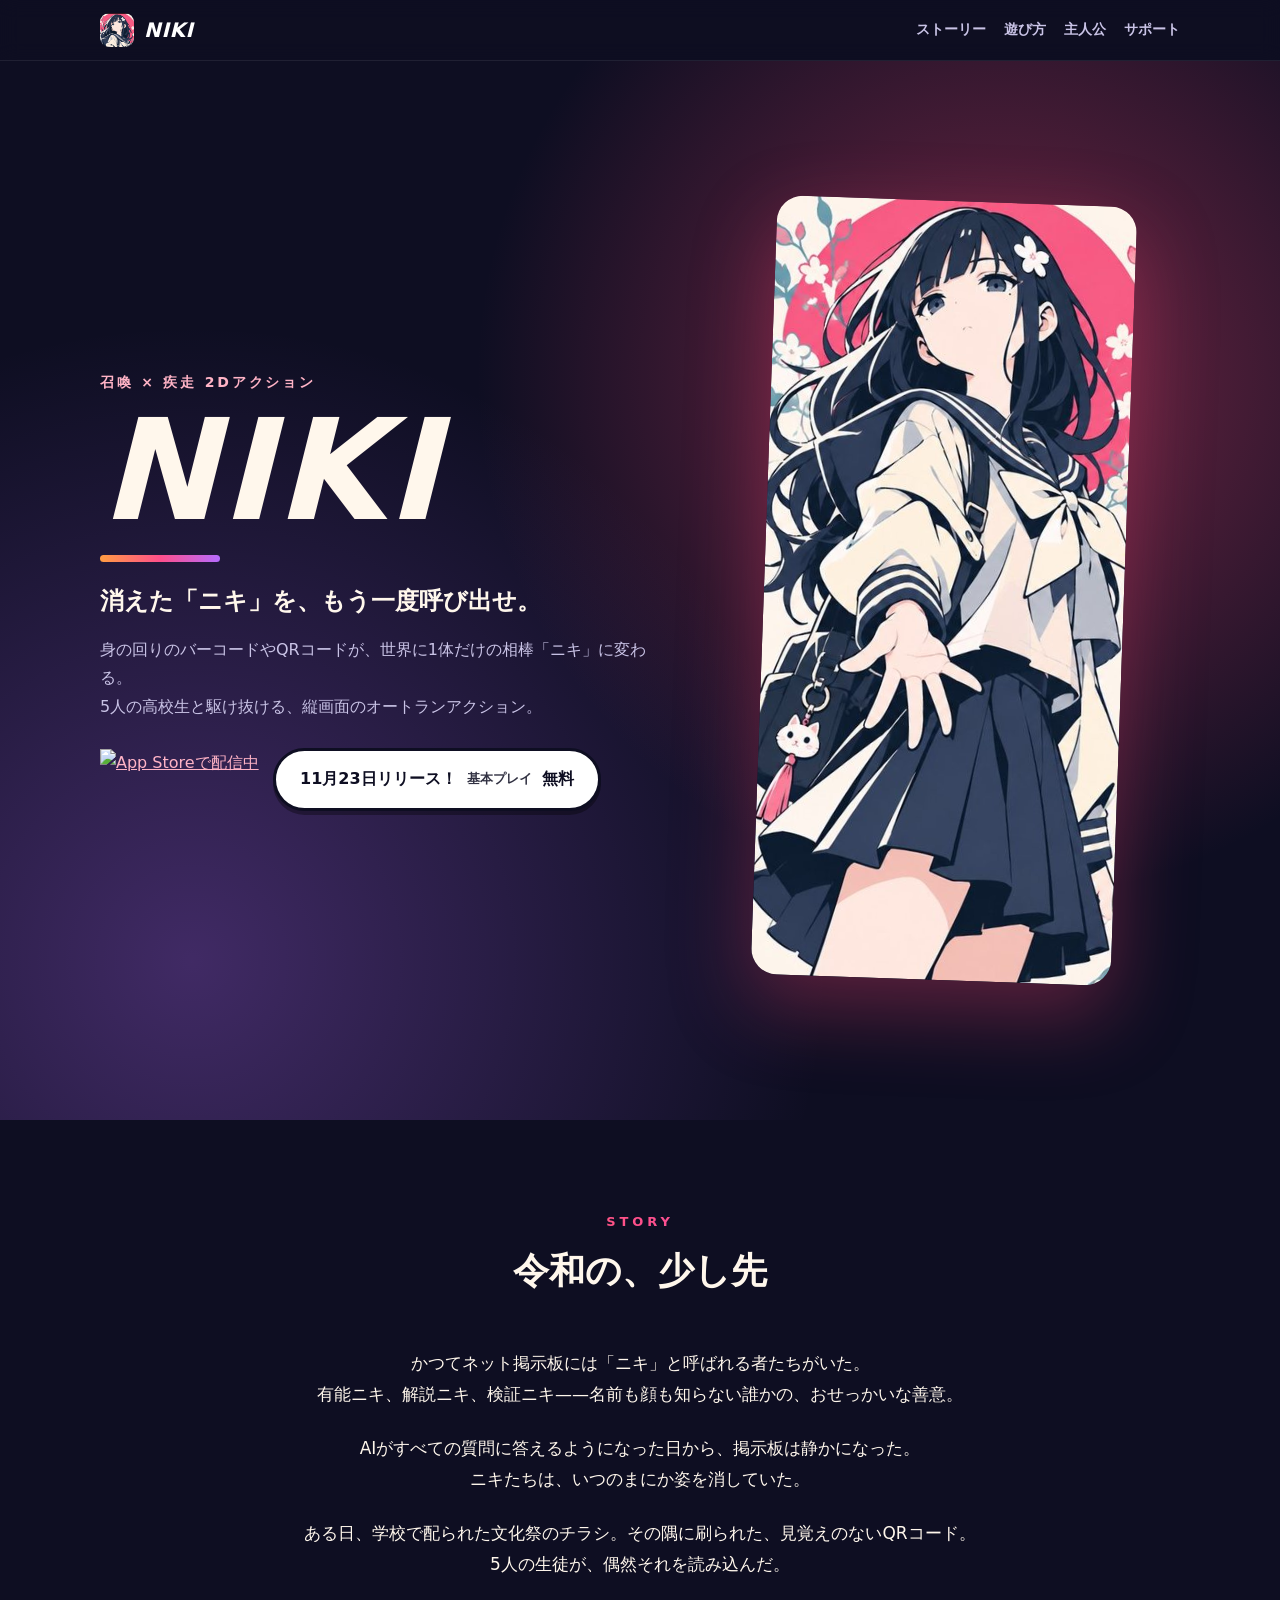
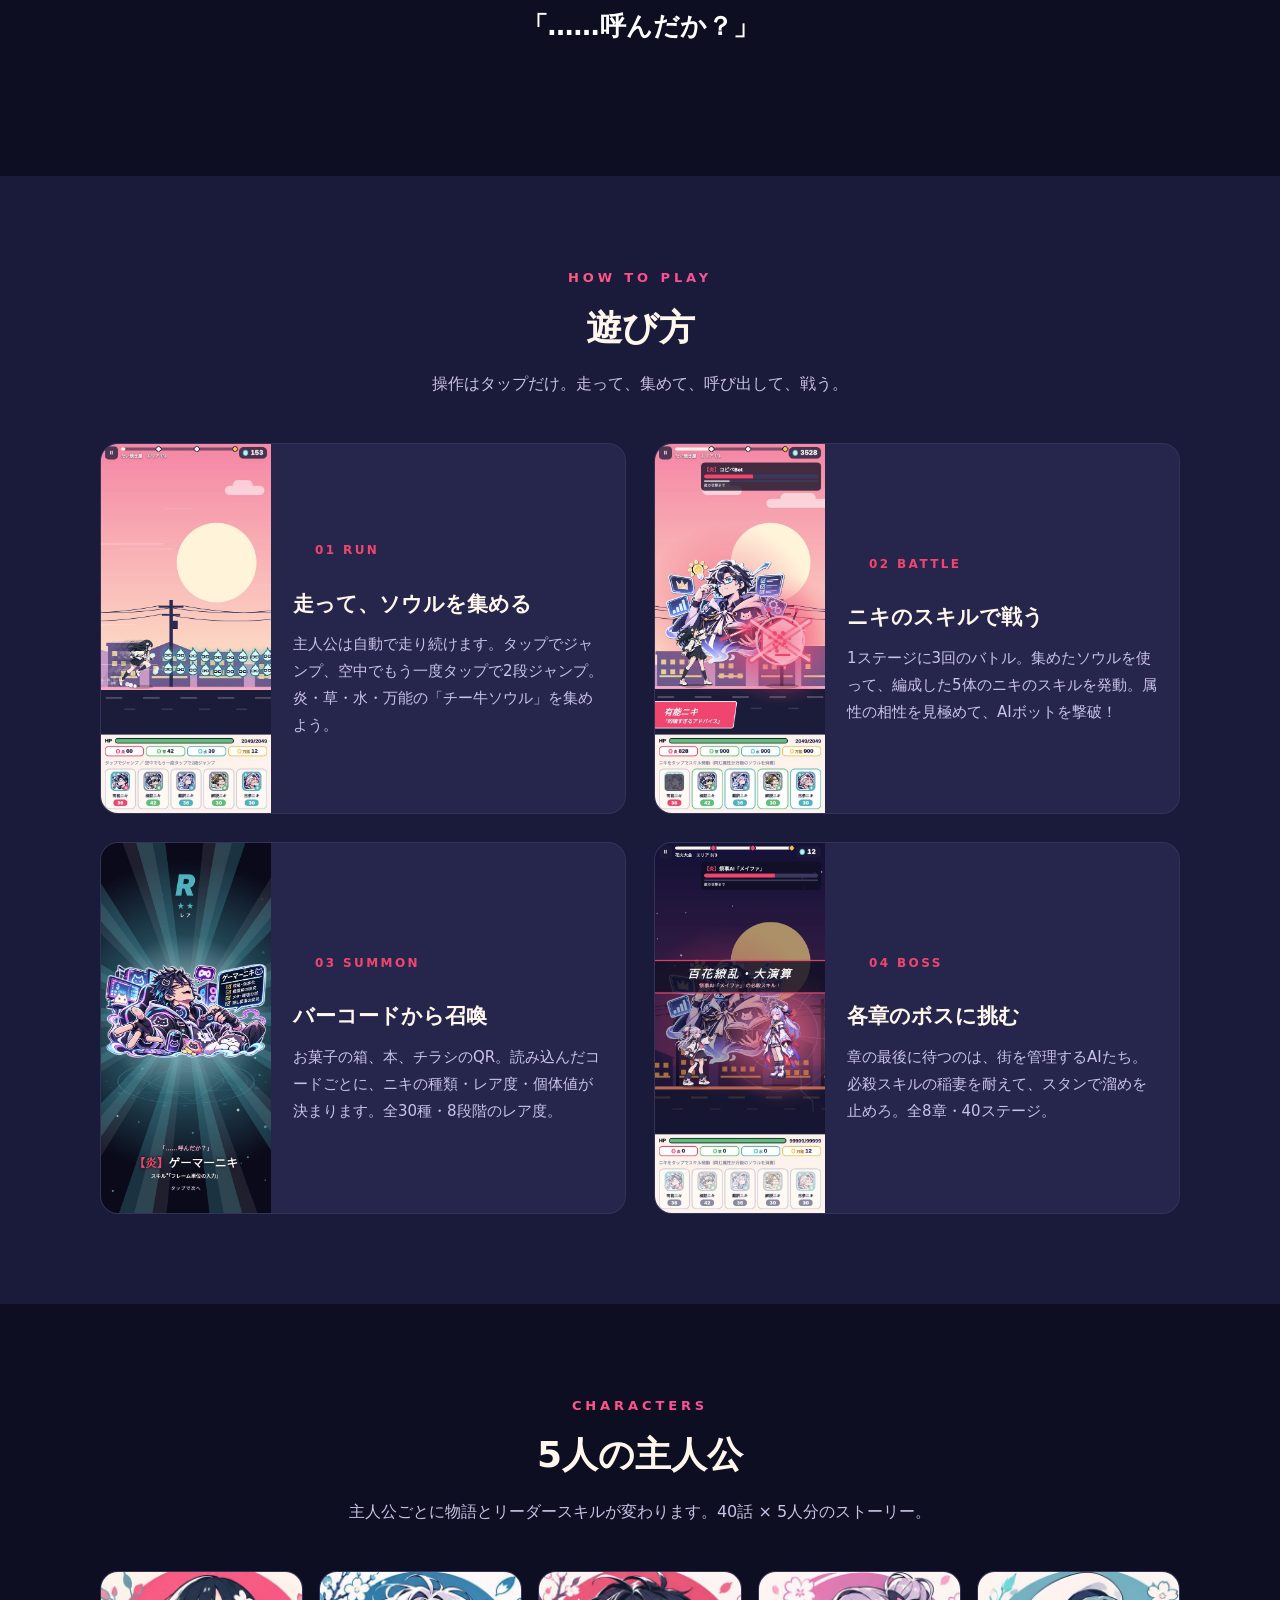
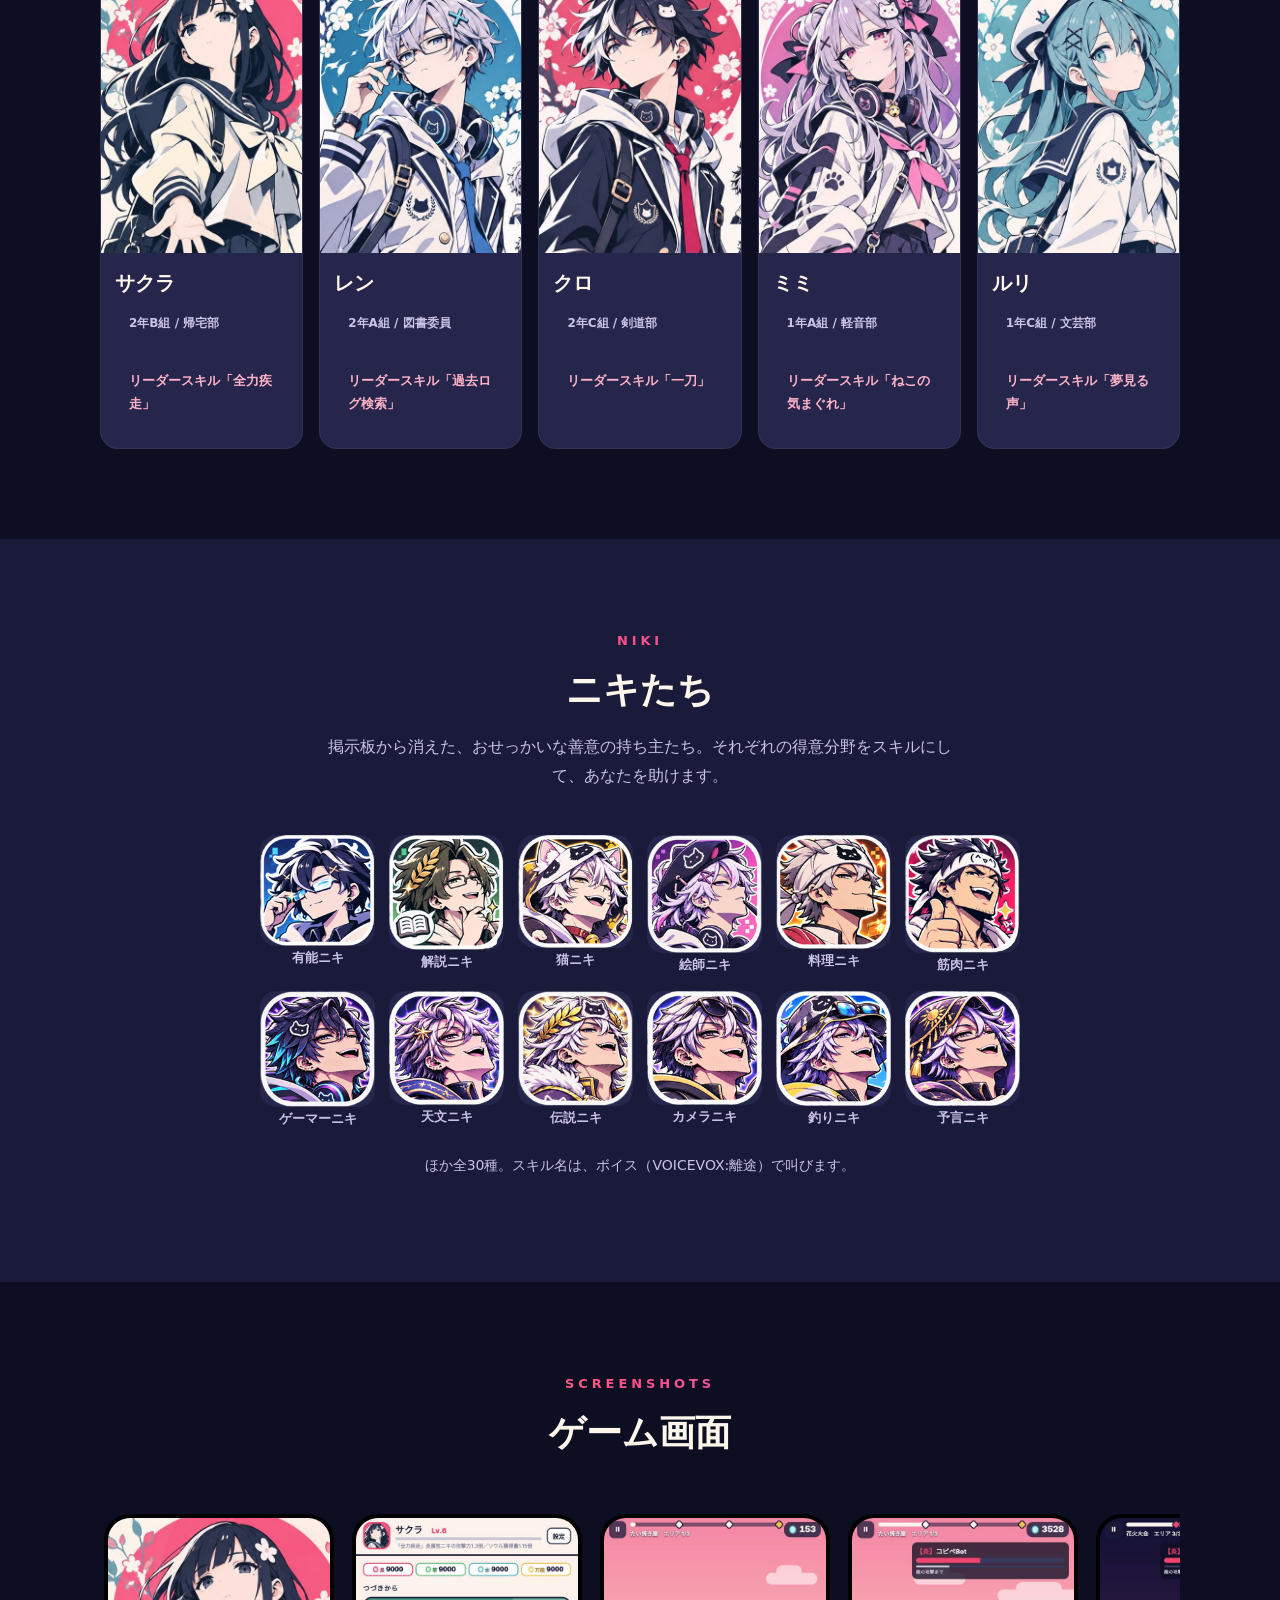
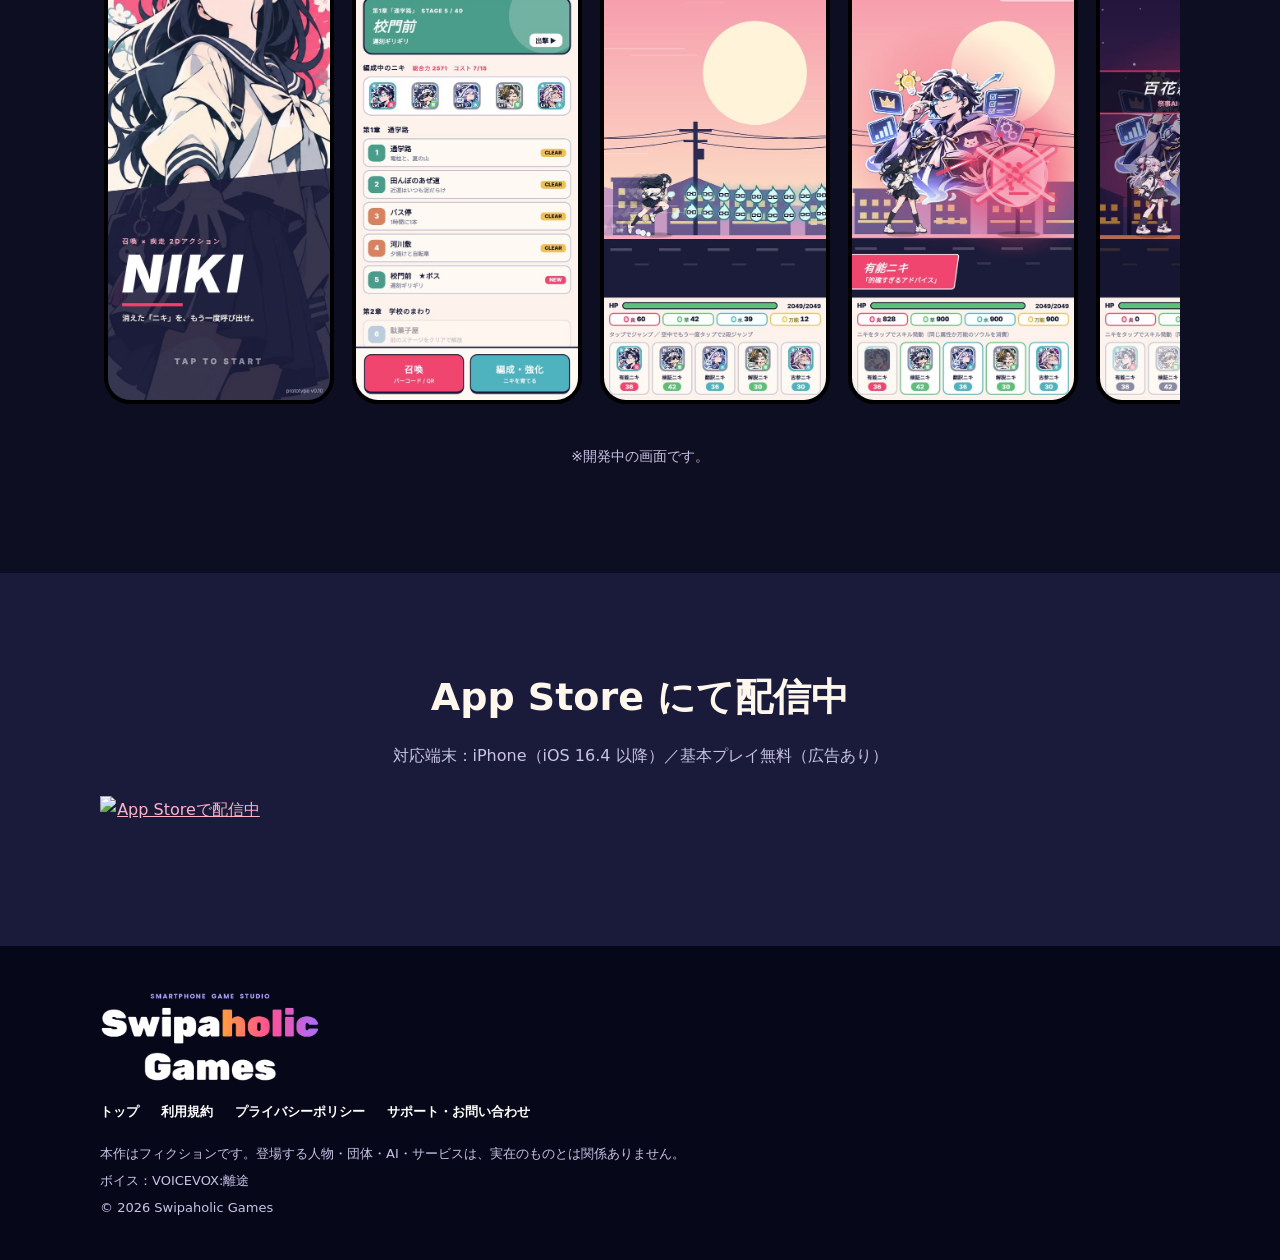
==== index.html @ 5cce510c "Update index.html" ====
<!DOCTYPE html>
<html lang="ja">
<head>
<meta charset="utf-8">
<meta name="viewport" content="width=device-width, initial-scale=1">
<title>NIKI（ニキ）｜消えた「ニキ」を、もう一度呼び出せ。</title>
<meta name="description" content="バーコードやQRコードから「ニキ」を召喚して走り抜ける、縦画面の疾走2Dアクション。">
<meta property="og:title" content="NIKI（ニキ）｜消えた「ニキ」を、もう一度呼び出せ。">
<meta property="og:description" content="バーコードやQRコードから「ニキ」を召喚して走り抜ける、縦画面の疾走2Dアクション。">
<meta property="og:type" content="website">
<meta property="og:image" content="https://tttu732.github.io/niki/ogp.png">
<meta name="twitter:card" content="summary_large_image">
<link rel="icon" href="https://tttu732.github.io/niki/favicon.png">
<link rel="stylesheet" href="https://tttu732.github.io/niki/style.css">
</head>
<body>
<header class="site-head">
  <div class="wrap">
    <a class="brand" href="https://tttu732.github.io/niki/index.html"><img src="https://tttu732.github.io/niki/app_icon.png" alt=""><span>NIKI</span></a>
    <nav>
      <a href="https://tttu732.github.io/niki/index.html#story">ストーリー</a>
      <a href="https://tttu732.github.io/niki/index.html#play">遊び方</a>
      <a href="https://tttu732.github.io/niki/index.html#heroes">主人公</a>
      <a href="https://tttu732.github.io/niki/support.html">サポート</a>
    </nav>
  </div>
</header>
<main>
<section class="hero">
  <div class="wrap">
    <div>
      <div class="kicker">召喚 × 疾走 2Dアクション</div>
      <h1>NIKI</h1>
      <div class="bar"></div>
      <p class="lead">消えた「ニキ」を、もう一度呼び出せ。</p>
      <p class="sub">身の回りのバーコードやQRコードが、世界に1体だけの相棒「ニキ」に変わる。<br>5人の高校生と駆け抜ける、縦画面のオートランアクション。</p>
      <div class="cta">
        <a class="store-badge" href="https://apps.apple.com/jp/app/id6836397470" data-appstore>
          <img src="https://tttu732.github.io/neco-yusha/Download_on_the_App_Store_Badge_US-UK_RGB_blk_092917.svg" alt="App Storeで配信中" width="161" height="60">
        </a>
        <span class="btn">11月23日リリース！<br><small>基本プレイ</small>無料</span>
      </div>
    </div>
    <div class="art"><img src="https://tttu732.github.io/niki/hero_sakura.jpg" alt="主人公サクラ"></div>
  </div>
</section>

<section id="story">
  <div class="wrap">
    <div class="sec-head"><div class="en">STORY</div><h2>令和の、少し先</h2></div>
    <div class="story">
      <p>かつてネット掲示板には「ニキ」と呼ばれる者たちがいた。<br>有能ニキ、解説ニキ、検証ニキ——名前も顔も知らない誰かの、おせっかいな善意。</p>
      <p>AIがすべての質問に答えるようになった日から、掲示板は静かになった。<br>ニキたちは、いつのまにか姿を消していた。</p>
      <p>ある日、学校で配られた文化祭のチラシ。その隅に刷られた、見覚えのないQRコード。<br>5人の生徒が、偶然それを読み込んだ。</p>
      <p class="quote">「……呼んだか？」</p>
    </div>
  </div>
</section>

<section id="play" class="alt">
  <div class="wrap">
    <div class="sec-head"><div class="en">HOW TO PLAY</div><h2>遊び方</h2><p>操作はタップだけ。走って、集めて、呼び出して、戦う。</p></div>
    <div class="features">
      <div class="feature"><img src="https://tttu732.github.io/niki/ss_run.jpg" alt="走るステージ"><div><div class="no">01 RUN</div><h3>走って、ソウルを集める</h3><p>主人公は自動で走り続けます。タップでジャンプ、空中でもう一度タップで2段ジャンプ。炎・草・水・万能の「チー牛ソウル」を集めよう。</p></div></div>
      <div class="feature"><img src="https://tttu732.github.io/niki/ss_battle.jpg" alt="バトル"><div><div class="no">02 BATTLE</div><h3>ニキのスキルで戦う</h3><p>1ステージに3回のバトル。集めたソウルを使って、編成した5体のニキのスキルを発動。属性の相性を見極めて、AIボットを撃破！</p></div></div>
      <div class="feature"><img src="https://tttu732.github.io/niki/ss_summon_result.jpg" alt="召喚"><div><div class="no">03 SUMMON</div><h3>バーコードから召喚</h3><p>お菓子の箱、本、チラシのQR。読み込んだコードごとに、ニキの種類・レア度・個体値が決まります。全30種・8段階のレア度。</p></div></div>
      <div class="feature"><img src="https://tttu732.github.io/niki/ss_boss.jpg" alt="ボス戦"><div><div class="no">04 BOSS</div><h3>各章のボスに挑む</h3><p>章の最後に待つのは、街を管理するAIたち。必殺スキルの稲妻を耐えて、スタンで溜めを止めろ。全8章・40ステージ。</p></div></div>
    </div>
  </div>
</section>

<section id="heroes">
  <div class="wrap">
    <div class="sec-head"><div class="en">CHARACTERS</div><h2>5人の主人公</h2><p>主人公ごとに物語とリーダースキルが変わります。40話 × 5人分のストーリー。</p></div>
    <div class="heroes">
      <div class="card"><img src="https://tttu732.github.io/niki/hero_sakura.jpg" alt="サクラ"><div><h3>サクラ</h3><div class="tag">2年B組 / 帰宅部</div><div class="skill">リーダースキル「全力疾走」</div></div></div>
      <div class="card"><img src="https://tttu732.github.io/niki/hero_ren.jpg" alt="レン"><div><h3>レン</h3><div class="tag">2年A組 / 図書委員</div><div class="skill">リーダースキル「過去ログ検索」</div></div></div>
      <div class="card"><img src="https://tttu732.github.io/niki/hero_kuro.jpg" alt="クロ"><div><h3>クロ</h3><div class="tag">2年C組 / 剣道部</div><div class="skill">リーダースキル「一刀」</div></div></div>
      <div class="card"><img src="https://tttu732.github.io/niki/hero_mimi.jpg" alt="ミミ"><div><h3>ミミ</h3><div class="tag">1年A組 / 軽音部</div><div class="skill">リーダースキル「ねこの気まぐれ」</div></div></div>
      <div class="card"><img src="https://tttu732.github.io/niki/hero_ruri.jpg" alt="ルリ"><div><h3>ルリ</h3><div class="tag">1年C組 / 文芸部</div><div class="skill">リーダースキル「夢見る声」</div></div></div>
    </div>
  </div>
</section>

<section class="alt">
  <div class="wrap">
    <div class="sec-head"><div class="en">NIKI</div><h2>ニキたち</h2><p>掲示板から消えた、おせっかいな善意の持ち主たち。それぞれの得意分野をスキルにして、あなたを助けます。</p></div>
    <div class="nikis">
      <figure><img src="https://tttu732.github.io/niki/niki_yuno.png" alt="有能ニキ"><figcaption>有能ニキ</figcaption></figure>
      <figure><img src="https://tttu732.github.io/niki/niki_kaisetsu.png" alt="解説ニキ"><figcaption>解説ニキ</figcaption></figure>
      <figure><img src="https://tttu732.github.io/niki/niki_neko.png" alt="猫ニキ"><figcaption>猫ニキ</figcaption></figure>
      <figure><img src="https://tttu732.github.io/niki/niki_eshi.png" alt="絵師ニキ"><figcaption>絵師ニキ</figcaption></figure>
      <figure><img src="https://tttu732.github.io/niki/niki_ryori.png" alt="料理ニキ"><figcaption>料理ニキ</figcaption></figure>
      <figure><img src="https://tttu732.github.io/niki/niki_kintore.png" alt="筋肉ニキ"><figcaption>筋肉ニキ</figcaption></figure>
      <figure><img src="https://tttu732.github.io/niki/niki_gamer.png" alt="ゲーマーニキ"><figcaption>ゲーマーニキ</figcaption></figure>
      <figure><img src="https://tttu732.github.io/niki/niki_tenmon.png" alt="天文ニキ"><figcaption>天文ニキ</figcaption></figure>
      <figure><img src="https://tttu732.github.io/niki/niki_densetsu.png" alt="伝説ニキ"><figcaption>伝説ニキ</figcaption></figure>
      <figure><img src="https://tttu732.github.io/niki/niki_camera.png" alt="カメラニキ"><figcaption>カメラニキ</figcaption></figure>
      <figure><img src="https://tttu732.github.io/niki/niki_tsuri.png" alt="釣りニキ"><figcaption>釣りニキ</figcaption></figure>
      <figure><img src="https://tttu732.github.io/niki/niki_yogen.png" alt="予言ニキ"><figcaption>予言ニキ</figcaption></figure>
    </div>
    <p class="note">ほか全30種。スキル名は、ボイス（VOICEVOX:離途）で叫びます。</p>
  </div>
</section>

<section>
  <div class="wrap">
    <div class="sec-head"><div class="en">SCREENSHOTS</div><h2>ゲーム画面</h2></div>
    <div class="shots">
      <img src="https://tttu732.github.io/niki/ss_title.jpg" alt="タイトル画面">
      <img src="https://tttu732.github.io/niki/ss_home.jpg" alt="ホーム画面">
      <img src="https://tttu732.github.io/niki/ss_run.jpg" alt="ステージ">
      <img src="https://tttu732.github.io/niki/ss_battle.jpg" alt="バトル">
      <img src="https://tttu732.github.io/niki/ss_boss.jpg" alt="ボスの必殺スキル">
      <img src="https://tttu732.github.io/niki/ss_summon_result.jpg" alt="召喚">
      <img src="https://tttu732.github.io/niki/ss_party.jpg" alt="編成・強化">
    </div>
    <p class="note">※開発中の画面です。</p>
  </div>
</section>

<section class="alt release">
  <div class="wrap">
    <h2>App Store にて配信中</h2>
    <p>対応端末：iPhone（iOS 16.4 以降）／基本プレイ無料（広告あり）</p>
    <a href="https://apps.apple.com/jp/app/id6836397470" data-appstore>
      <img src="https://tttu732.github.io/neco-yusha/Download_on_the_App_Store_Badge_US-UK_RGB_blk_092917.svg" alt="App Storeで配信中" width="161" height="60">
    </a>
  </div>
</section>
</main>
<footer class="site-foot">
  <div class="wrap">
    <img class="logo" src="https://tttu732.github.io/niki/swipaholic_logo.png" alt="Swipaholic Games">
    <ul>
      <li><a href="https://tttu732.github.io/niki/index.html">トップ</a></li>
      <li><a href="https://tttu732.github.io/niki/terms.html">利用規約</a></li>
      <li><a href="https://tttu732.github.io/niki/privacy.html">プライバシーポリシー</a></li>
      <li><a href="https://tttu732.github.io/niki/support.html">サポート・お問い合わせ</a></li>
    </ul>
    <p>本作はフィクションです。登場する人物・団体・AI・サービスは、実在のものとは関係ありません。</p>
    <p>ボイス：VOICEVOX:離途</p>
    <p>© 2026 Swipaholic Games</p>
  </div>
</footer>
</body>
</html>
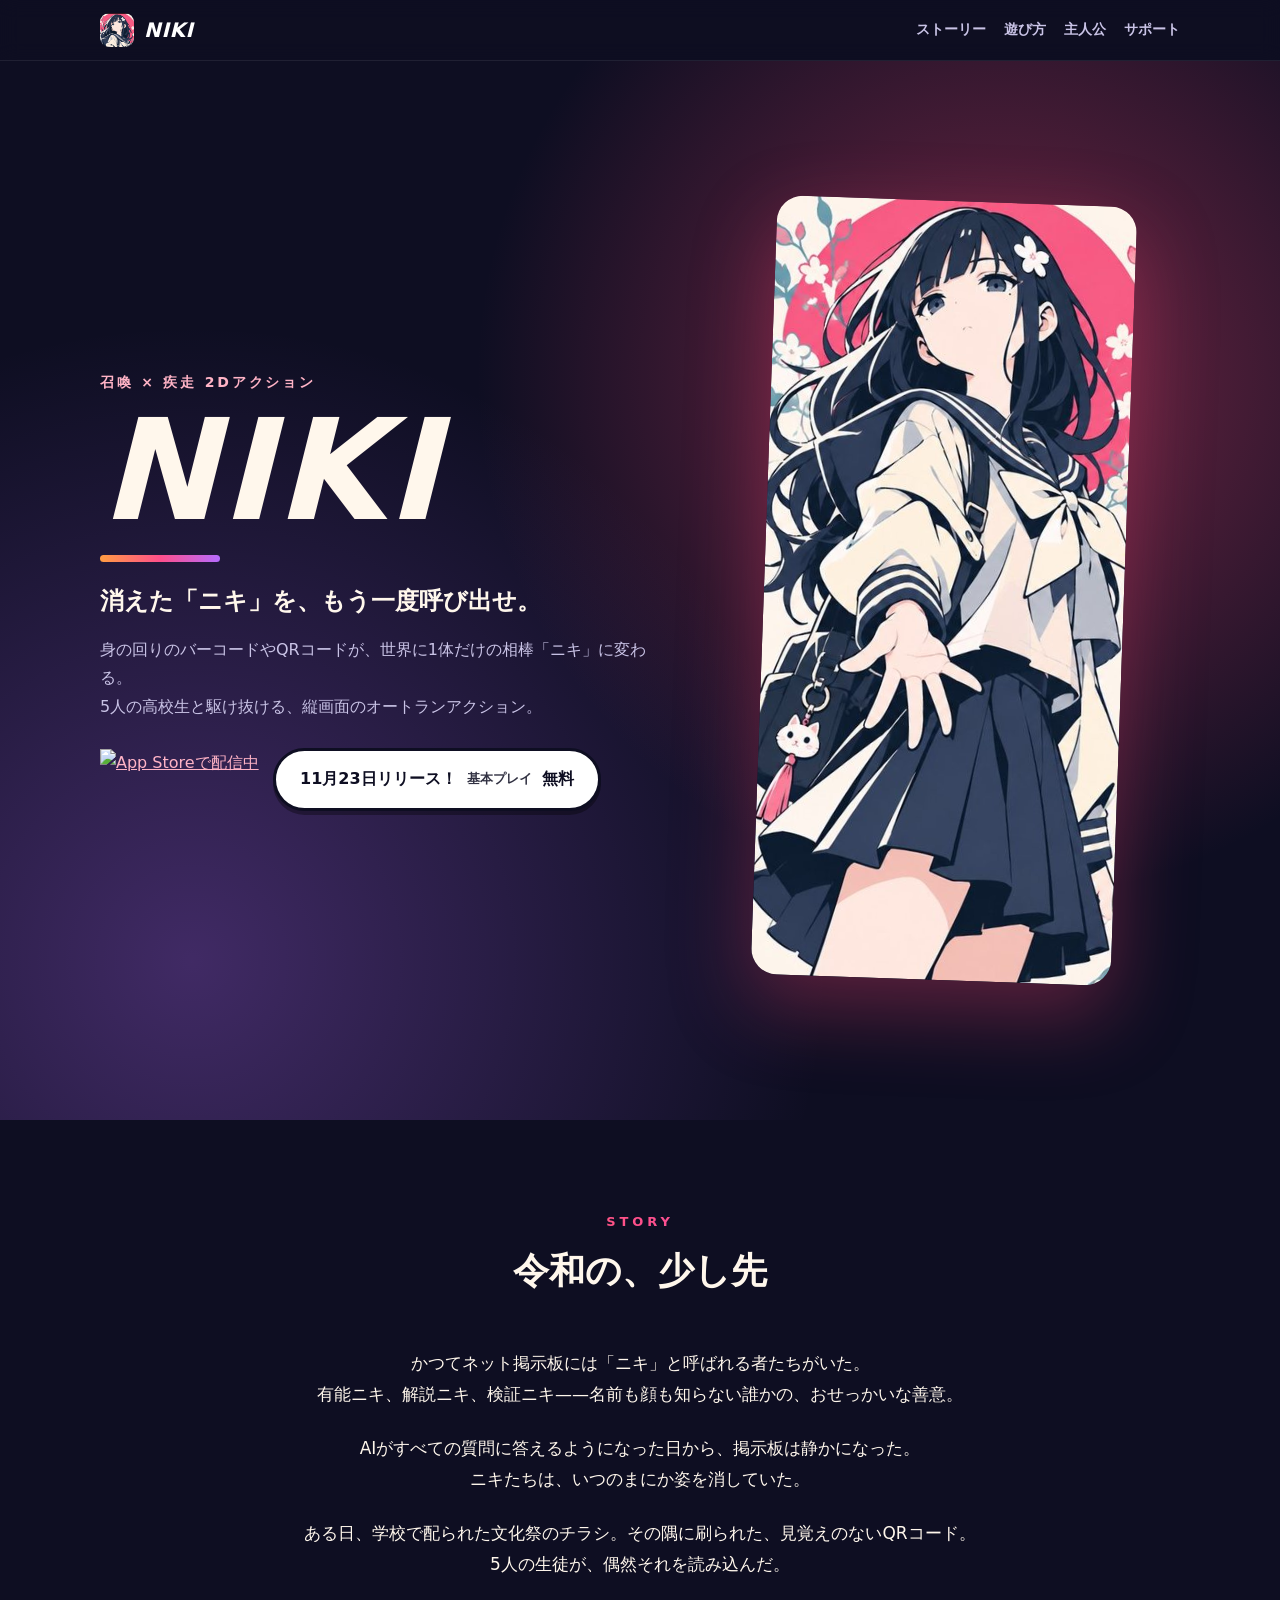
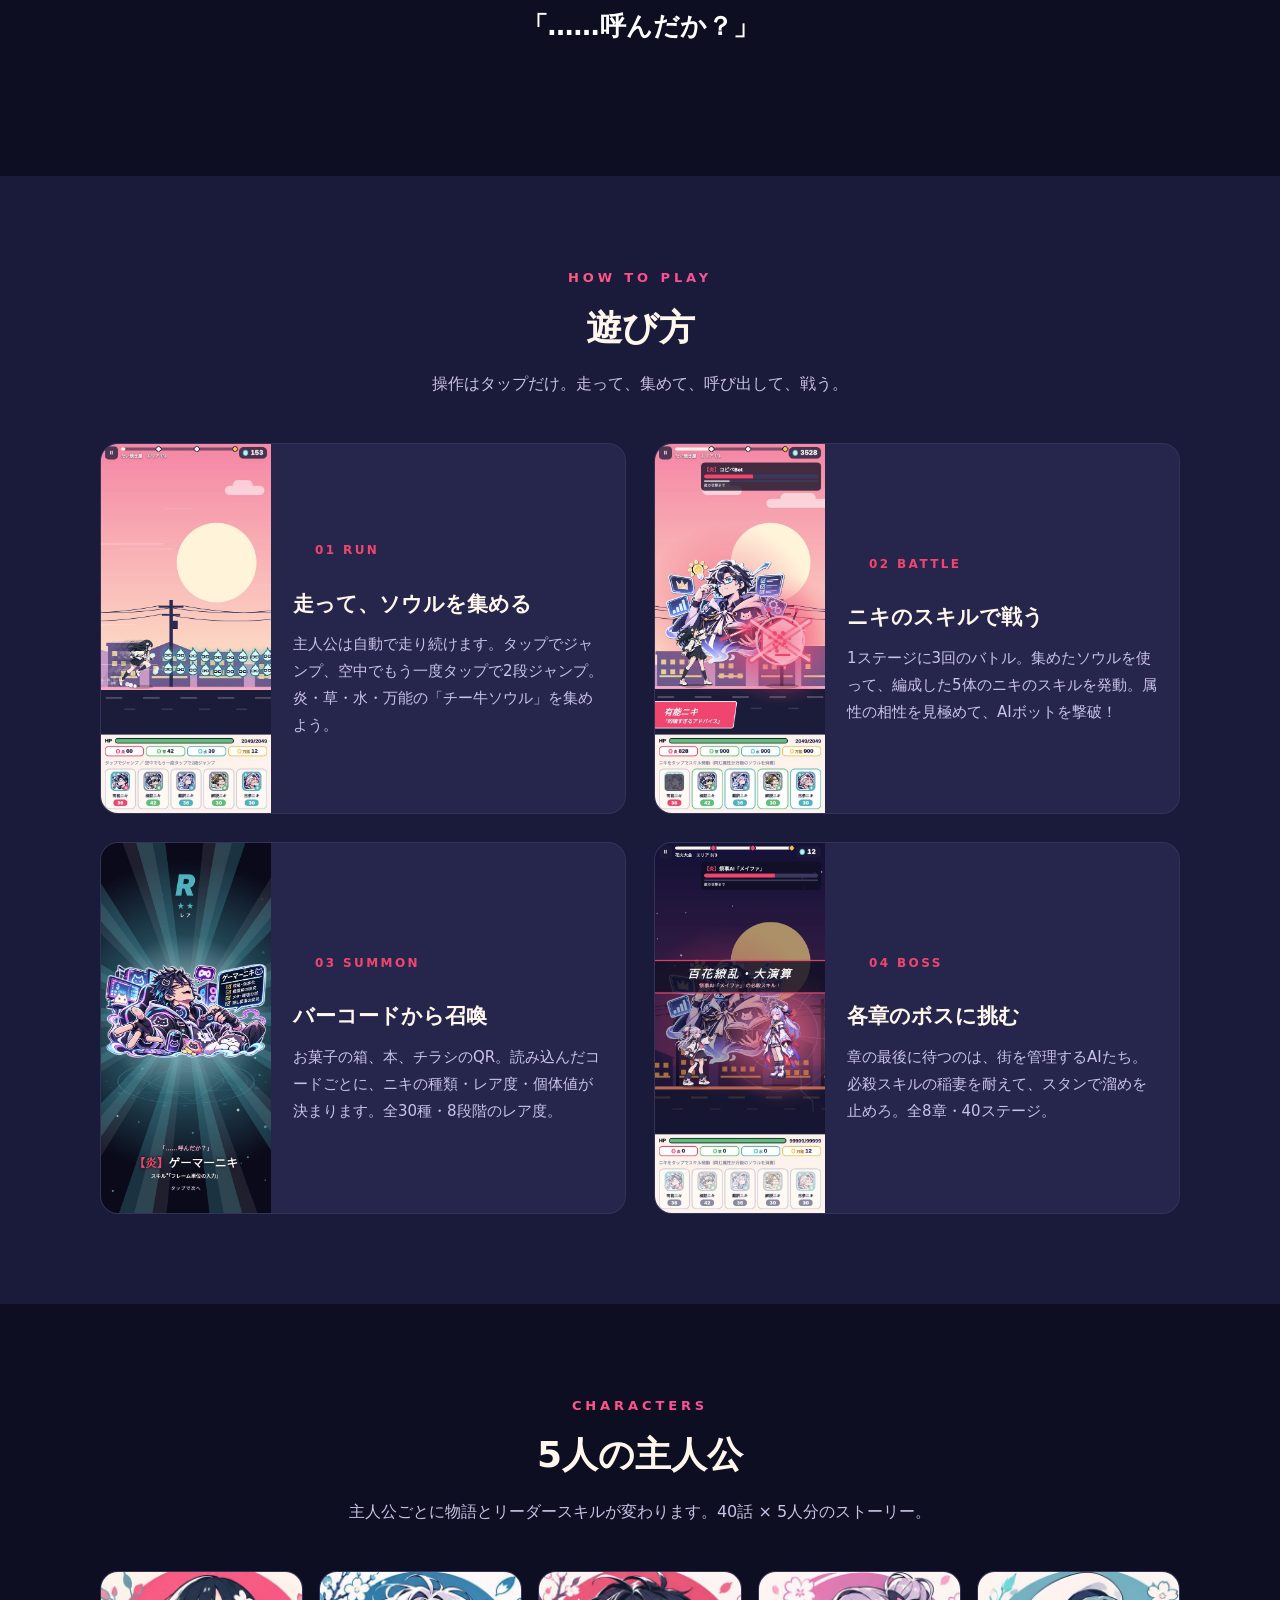
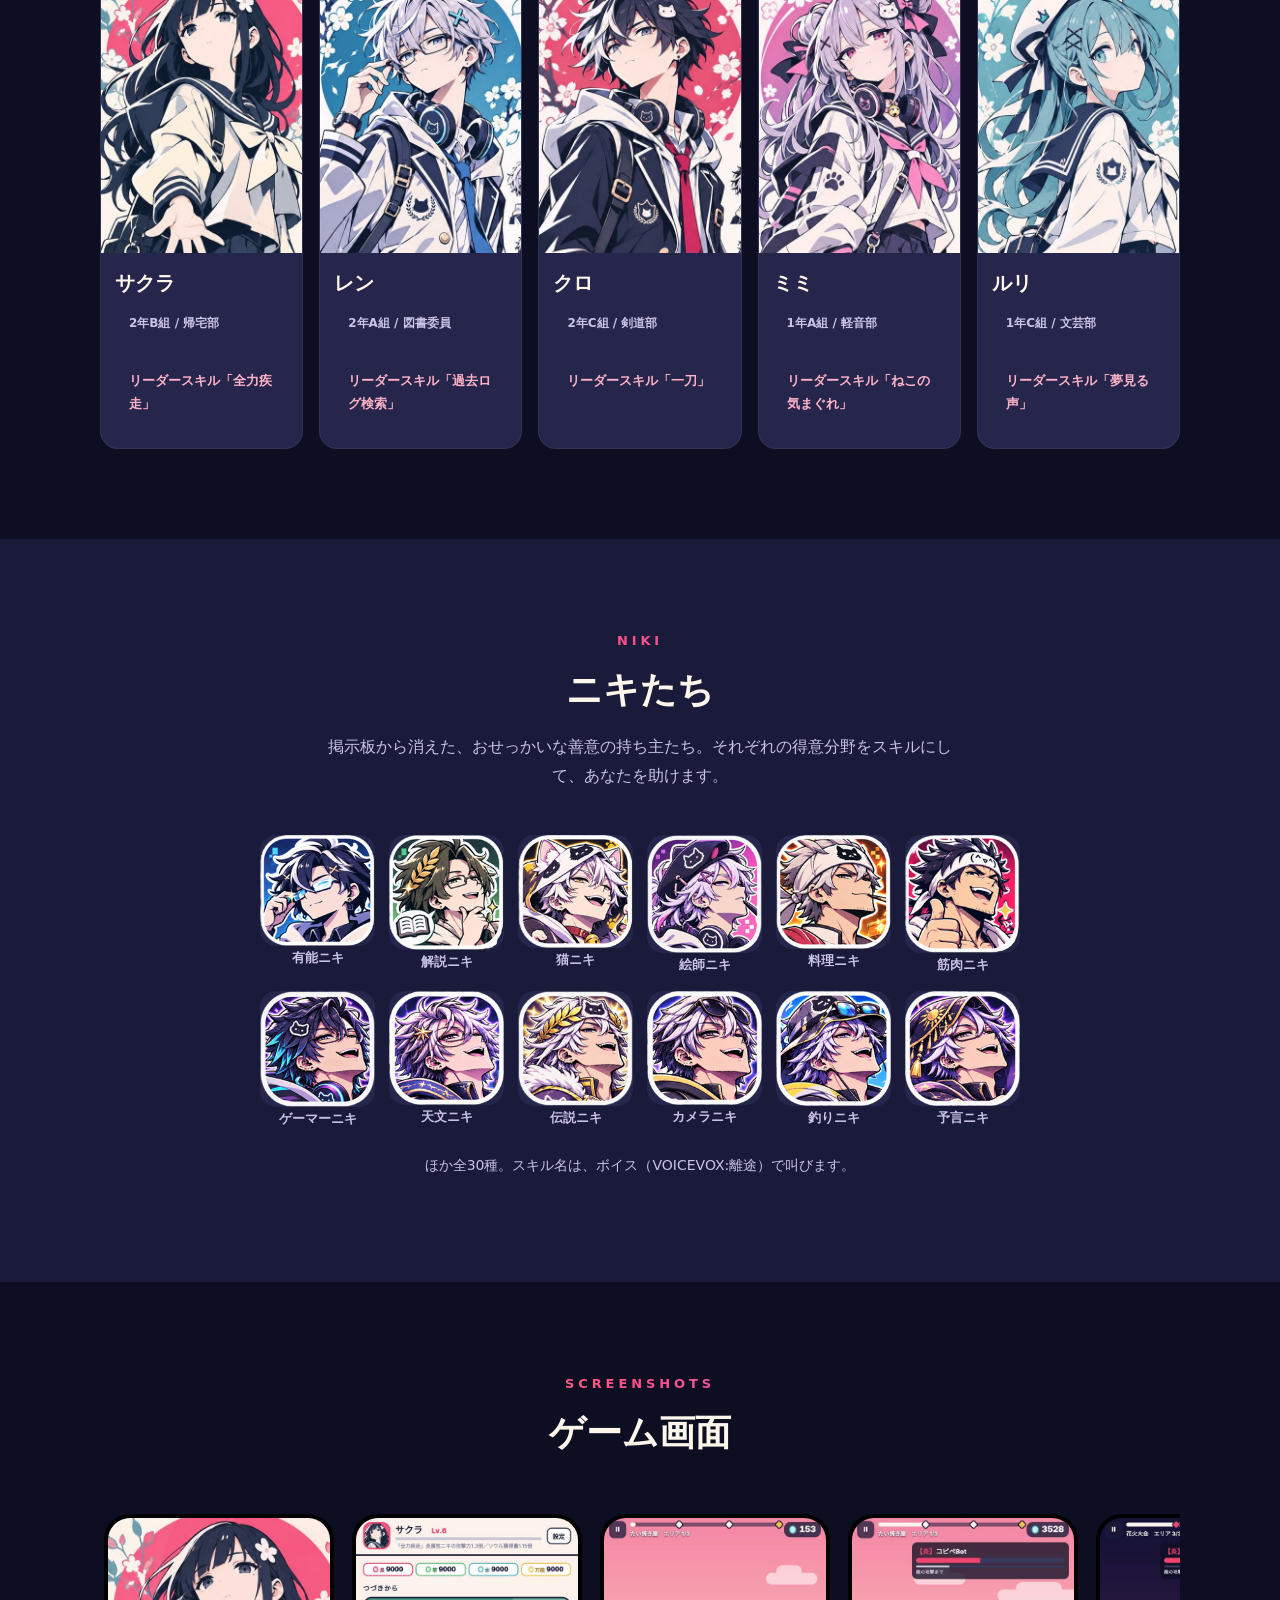
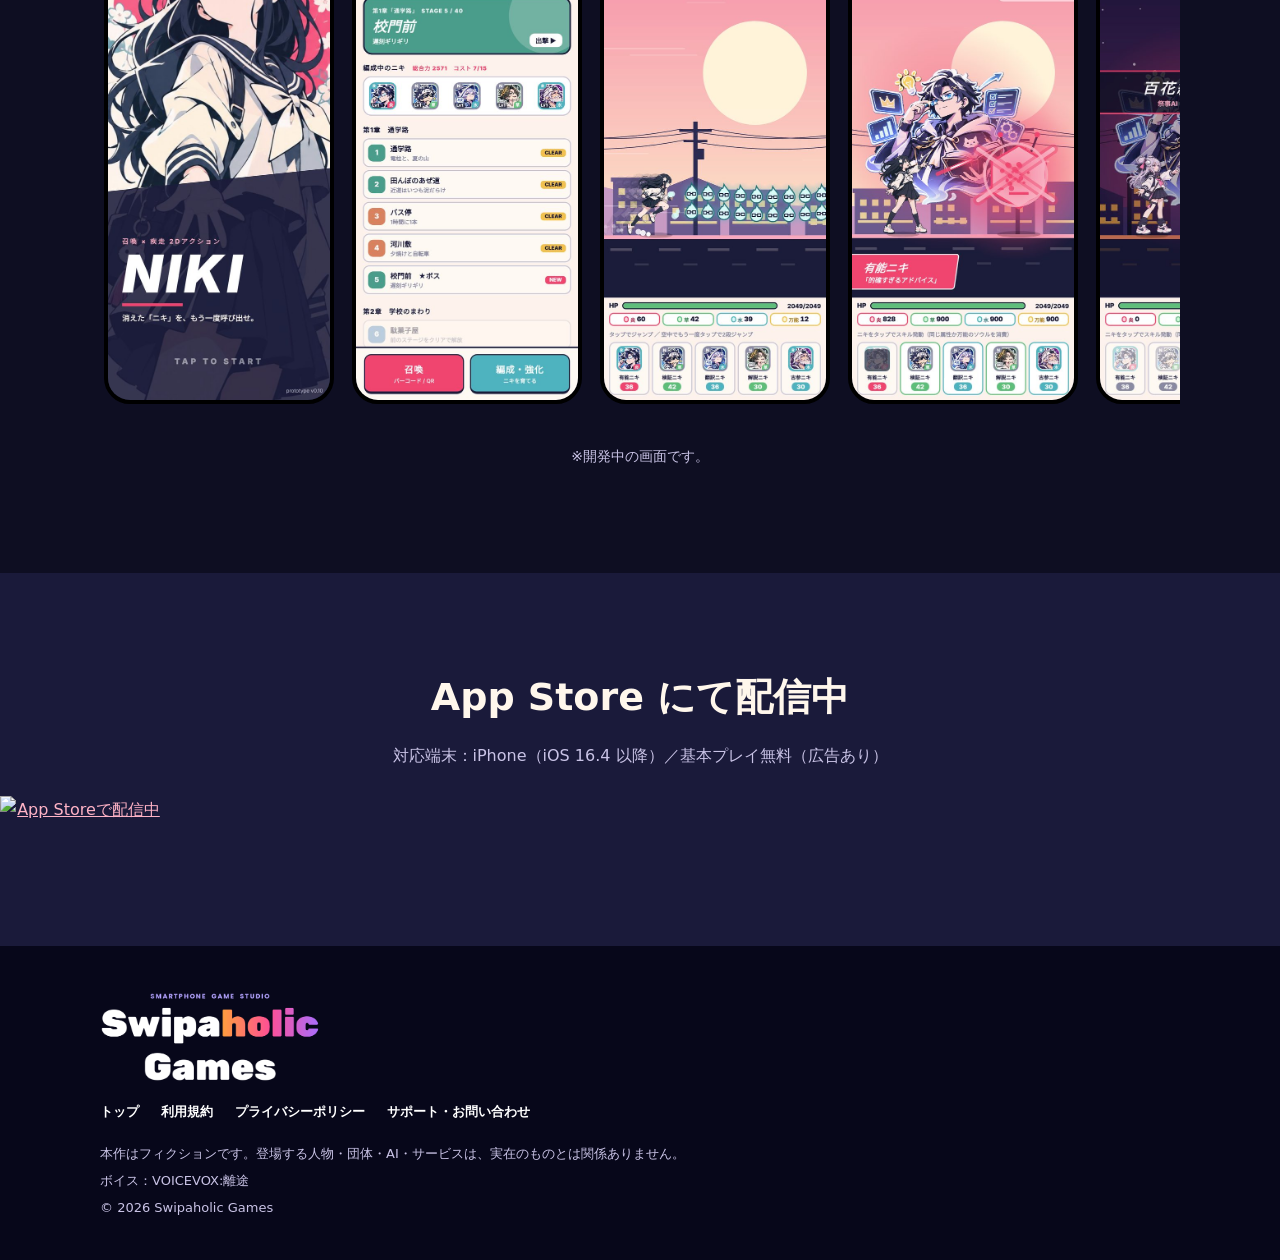
==== commit ab9dbb39: "Update index.html" ====
--- a/index.html
+++ b/index.html
@@ -120,13 +120,13 @@
 </section>
 
 <section class="alt release">
-  <div class="wrap">
+  <div class="wrap" style="text-align: center">
     <h2>App Store にて配信中</h2>
     <p>対応端末：iPhone（iOS 16.4 以降）／基本プレイ無料（広告あり）</p>
-    <a href="https://apps.apple.com/jp/app/id6836397470" data-appstore>
+  </div>
+    <a href="https://apps.apple.com/jp/app/id6836397470">
       <img src="https://tttu732.github.io/neco-yusha/Download_on_the_App_Store_Badge_US-UK_RGB_blk_092917.svg" alt="App Storeで配信中" width="161" height="60">
     </a>
-  </div>
 </section>
 </main>
 <footer class="site-foot">
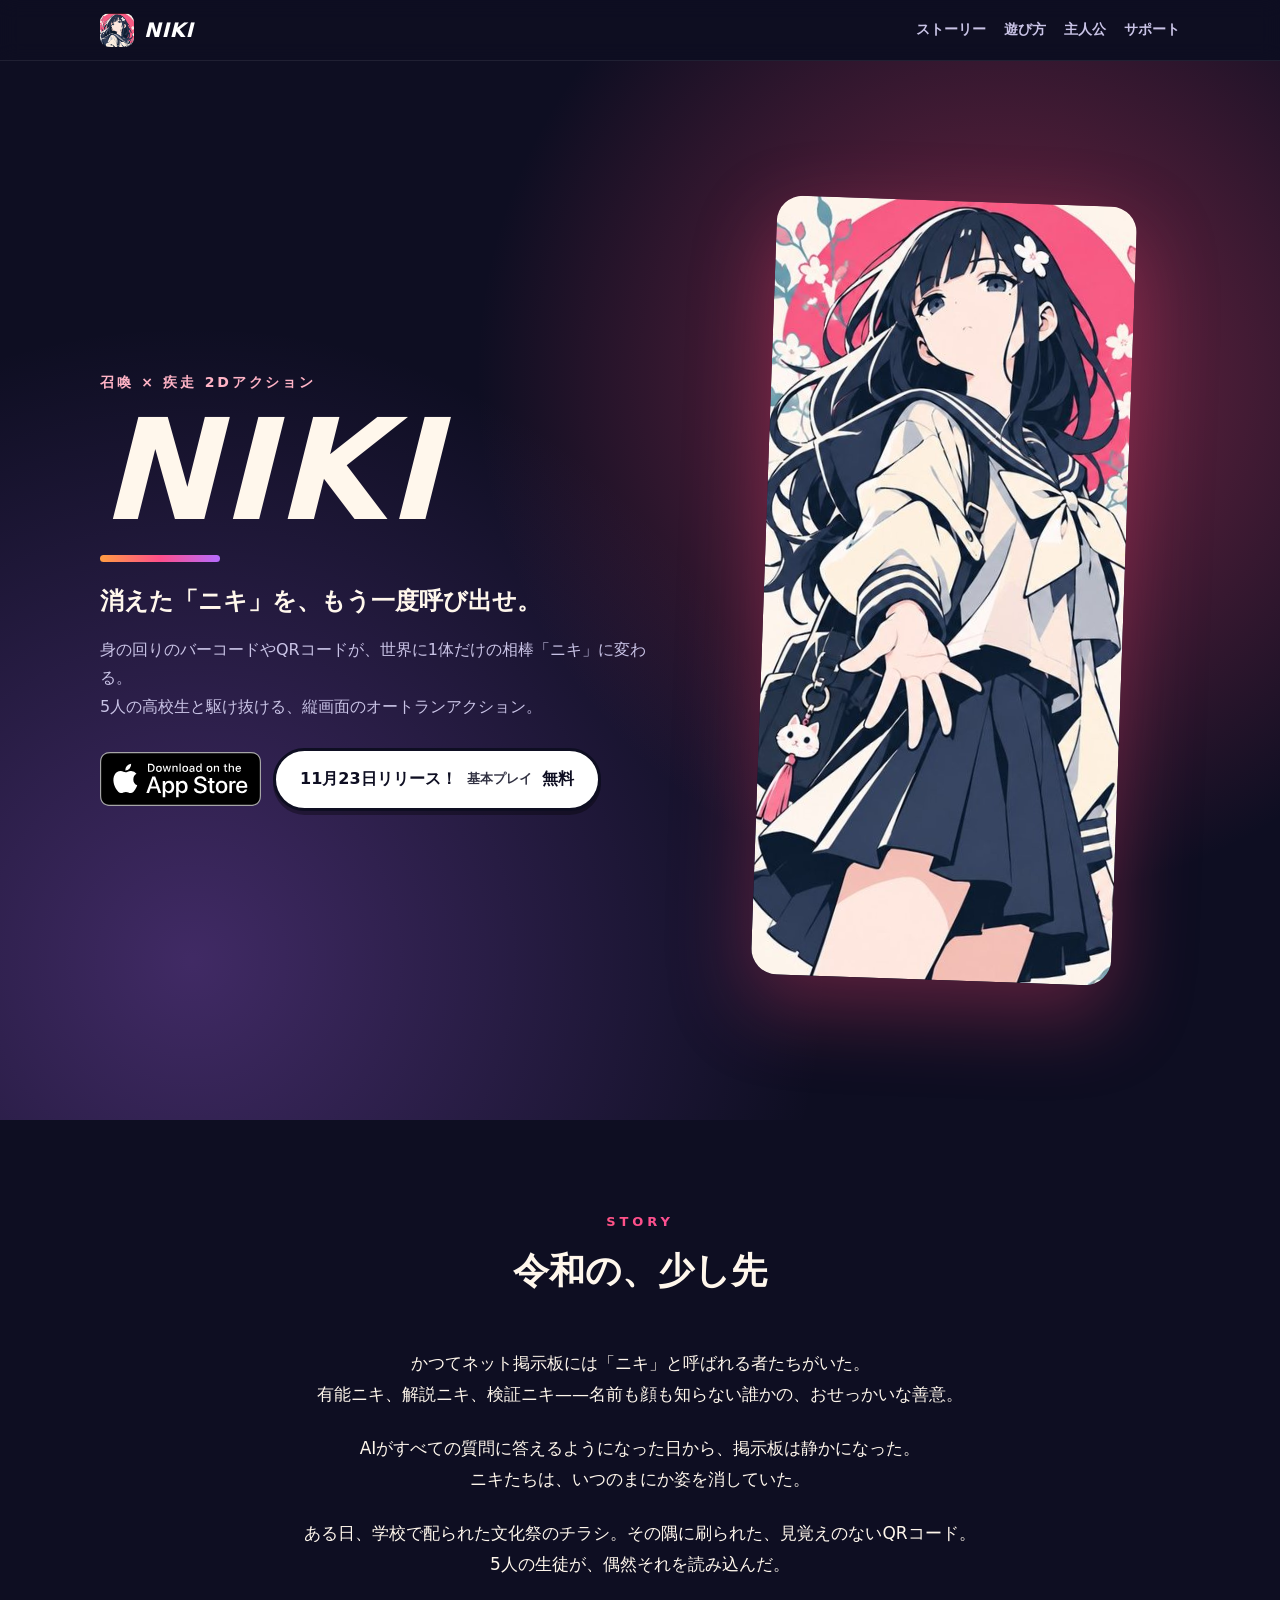
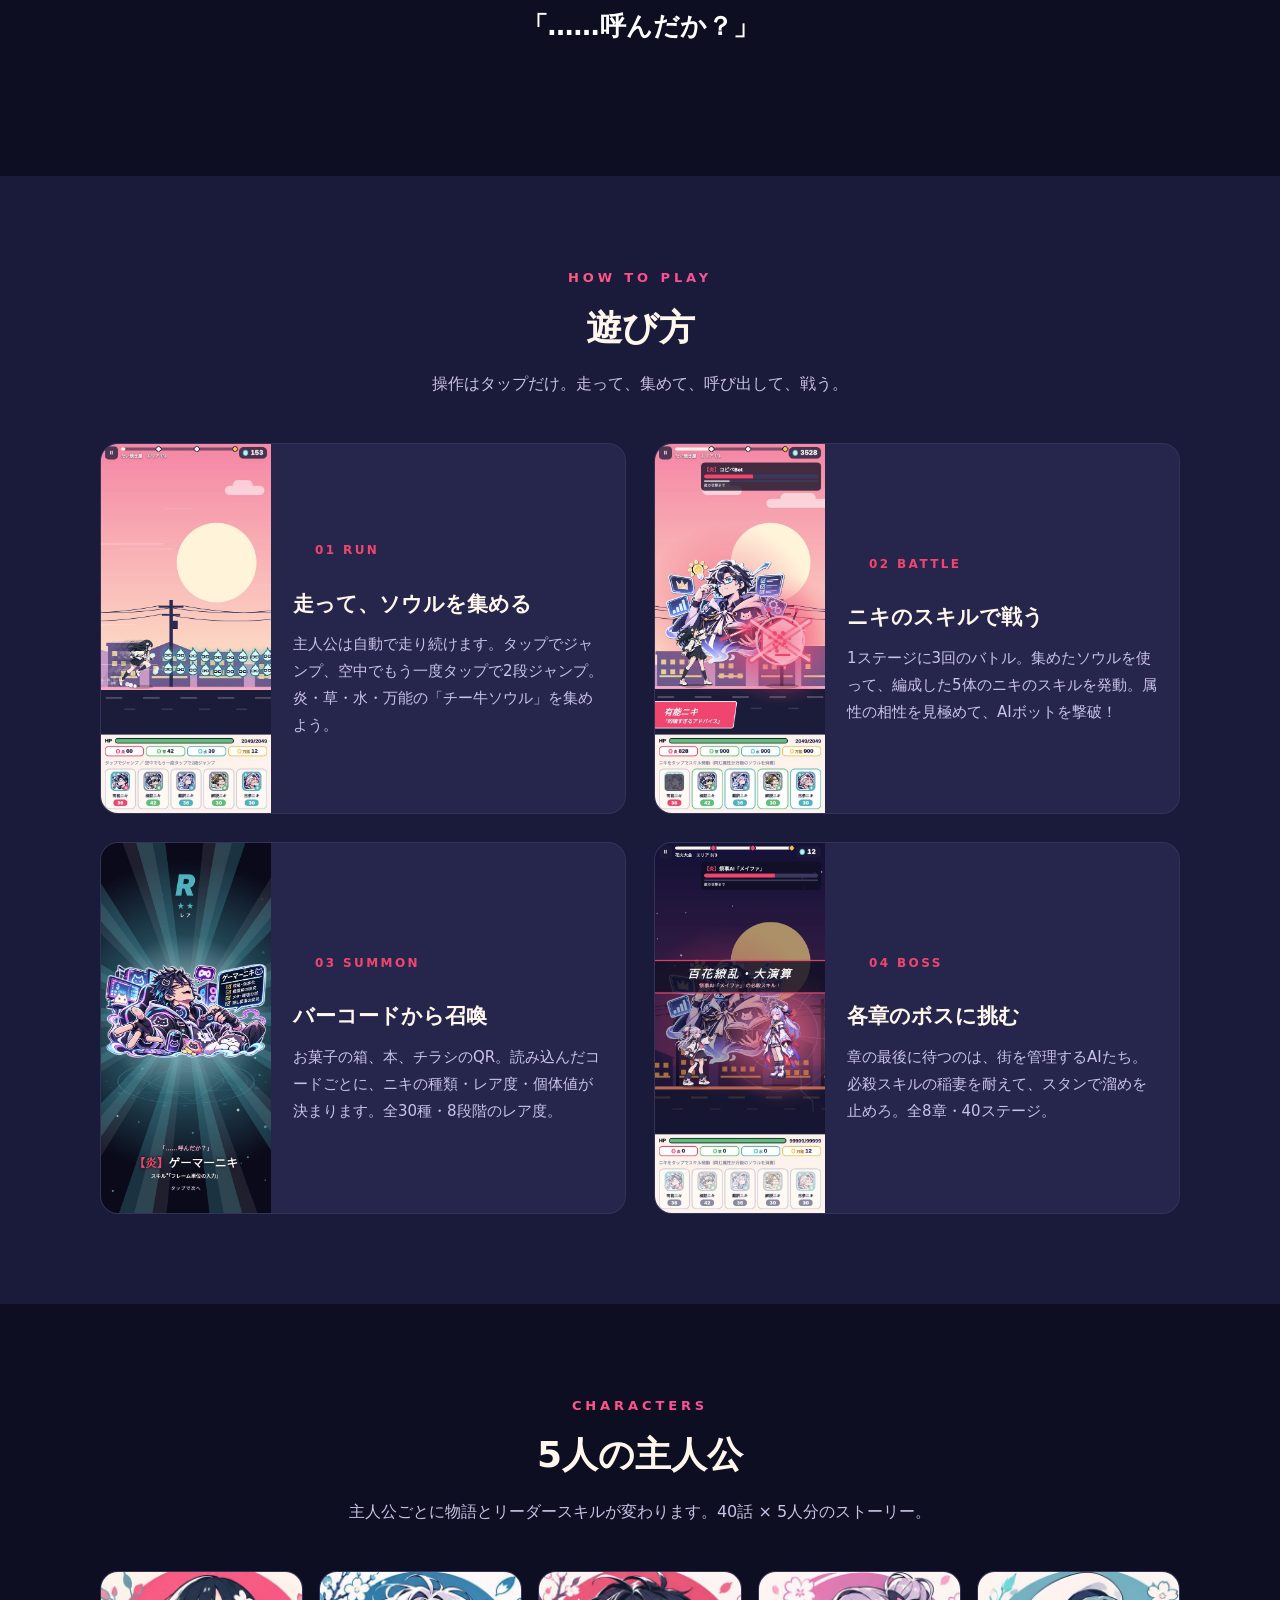
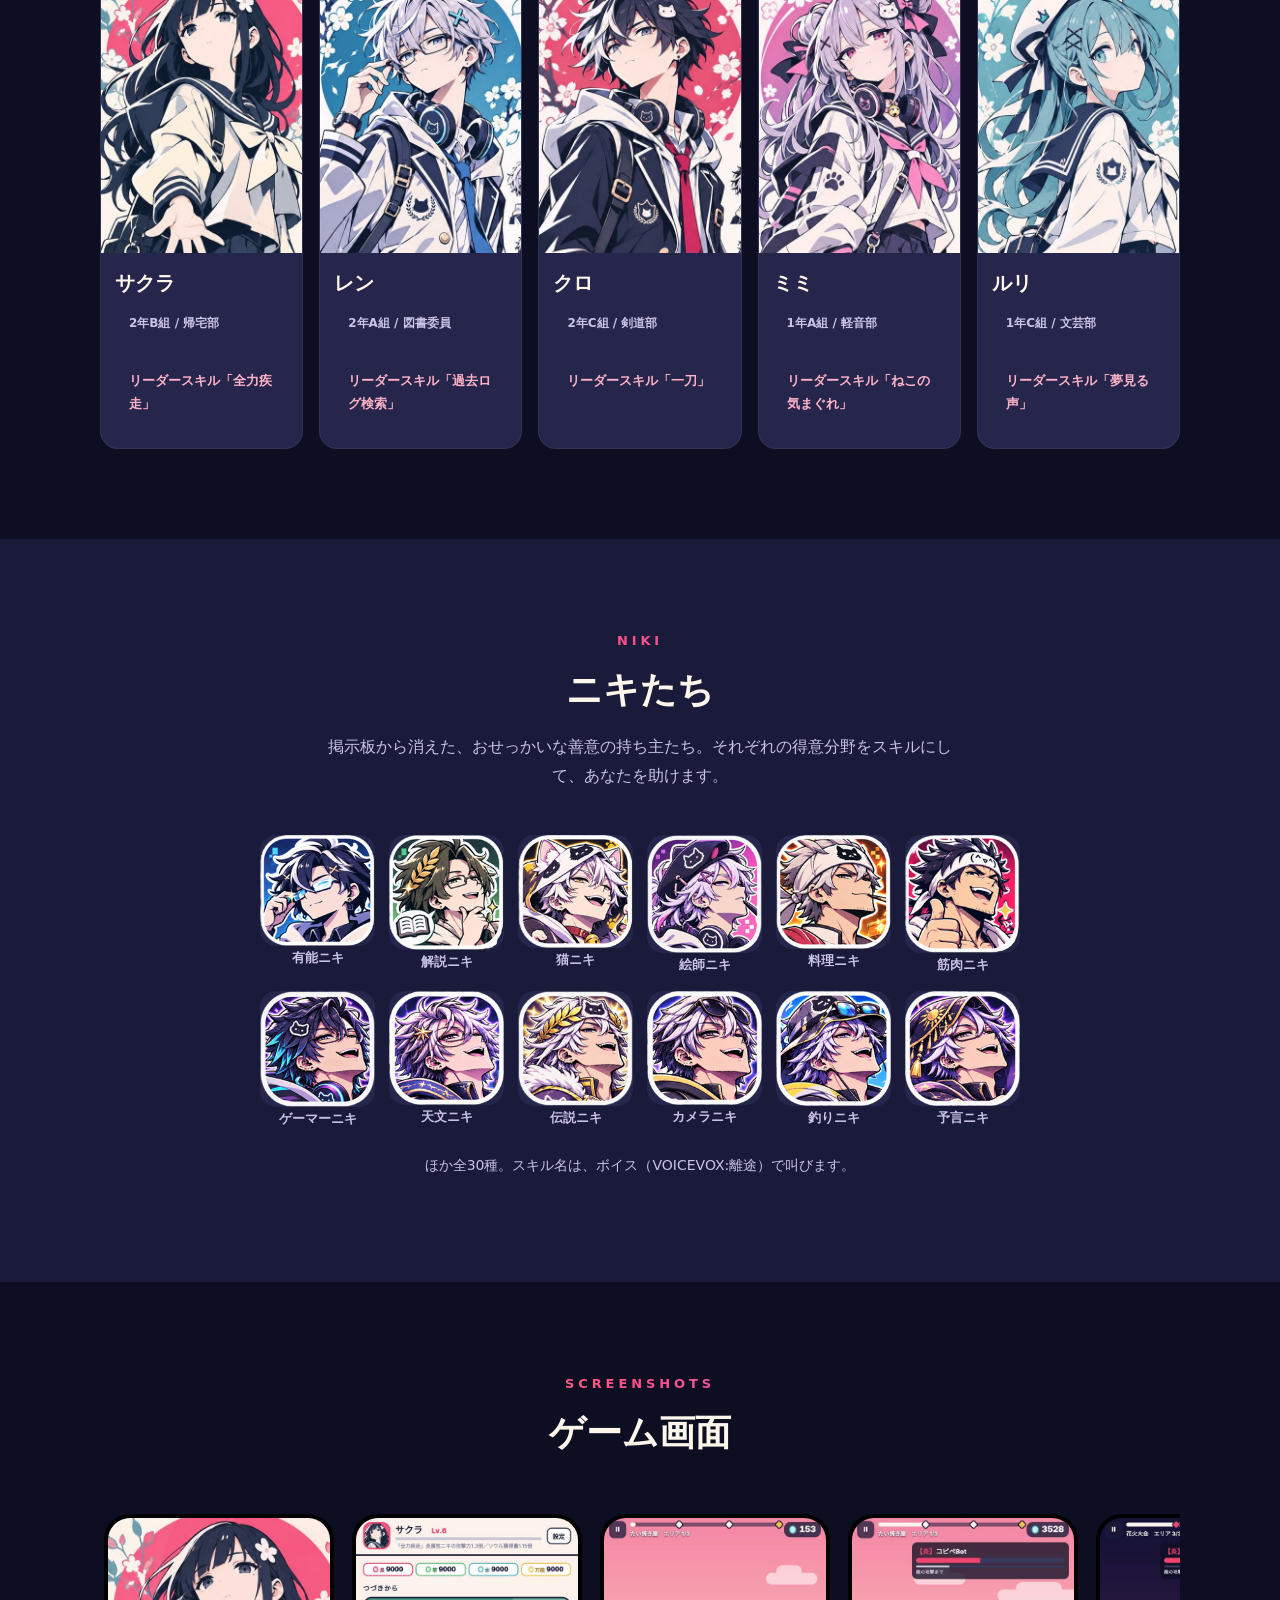
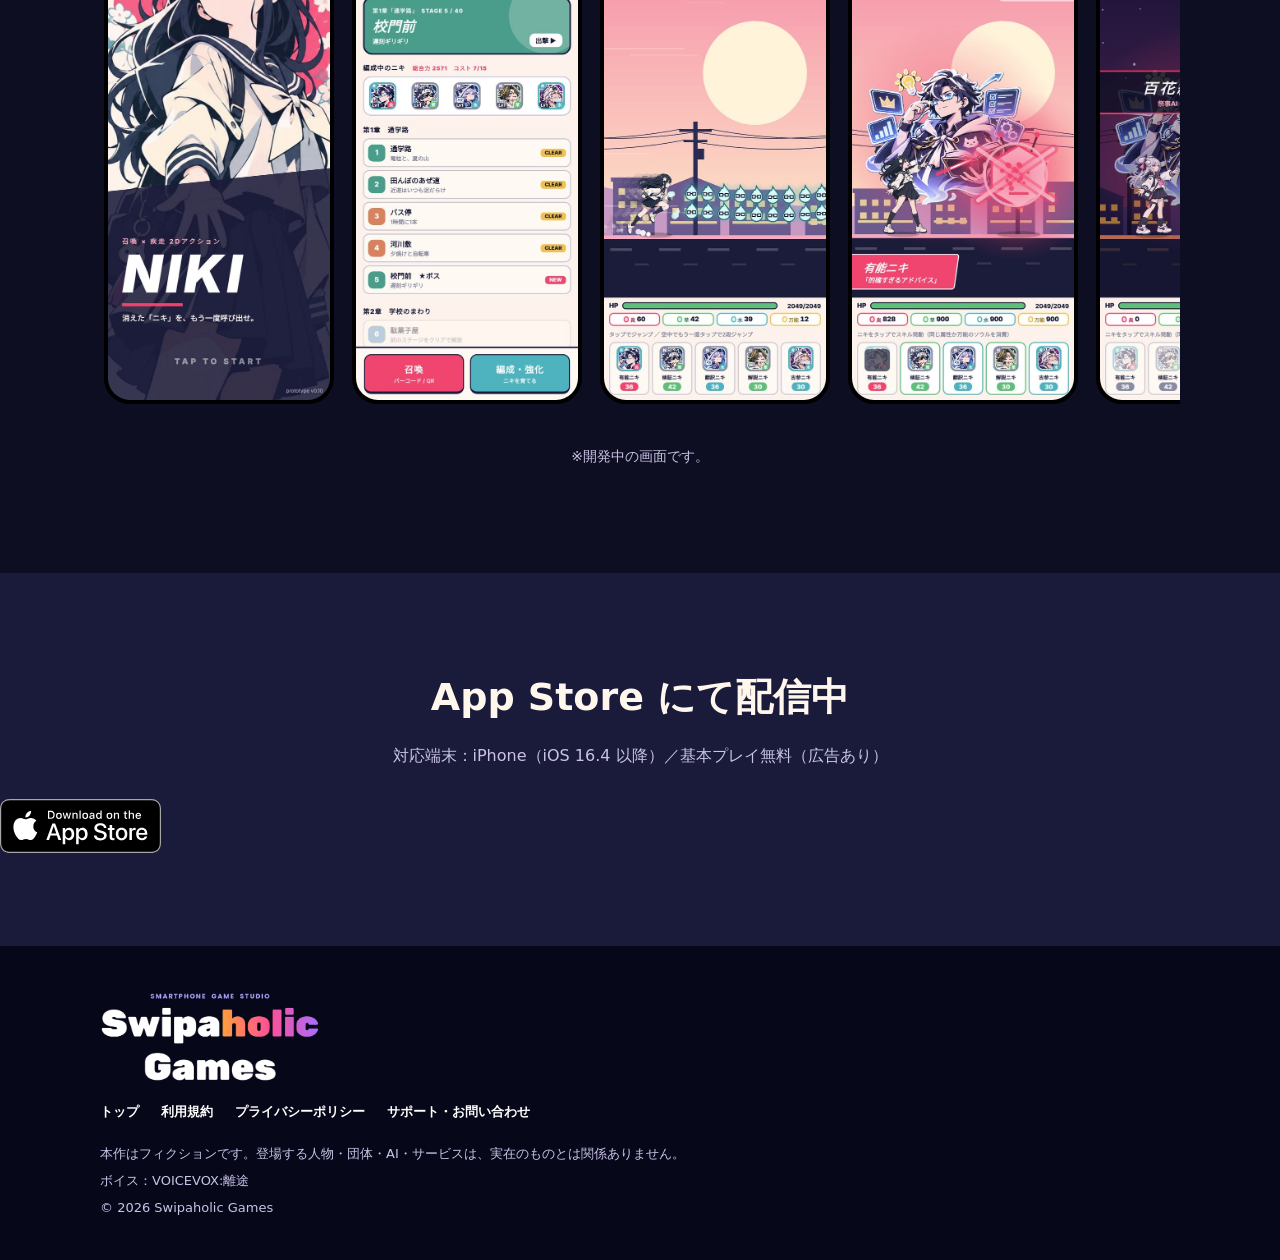
==== commit c53400e0: "Update index.html" ====
--- a/index.html
+++ b/index.html
@@ -36,7 +36,7 @@
       <p class="sub">身の回りのバーコードやQRコードが、世界に1体だけの相棒「ニキ」に変わる。<br>5人の高校生と駆け抜ける、縦画面のオートランアクション。</p>
       <div class="cta">
         <a class="store-badge" href="https://apps.apple.com/jp/app/id6836397470" data-appstore>
-          <img src="https://tttu732.github.io/neco-yusha/Download_on_the_App_Store_Badge_US-UK_RGB_blk_092917.svg" alt="App Storeで配信中" width="161" height="60">
+          <img src="https://tttu732.github.io/niki/Download_on_the_App_Store_Badge_US-UK_RGB_blk_092917.svg" alt="App Storeで配信中" width="161" height="60">
         </a>
         <span class="btn">11月23日リリース！<br><small>基本プレイ</small>無料</span>
       </div>
@@ -124,9 +124,11 @@
     <h2>App Store にて配信中</h2>
     <p>対応端末：iPhone（iOS 16.4 以降）／基本プレイ無料（広告あり）</p>
   </div>
-    <a href="https://apps.apple.com/jp/app/id6836397470">
-      <img src="https://tttu732.github.io/neco-yusha/Download_on_the_App_Store_Badge_US-UK_RGB_blk_092917.svg" alt="App Storeで配信中" width="161" height="60">
+  <div class="cta">
+    <a class="store-badge" href="https://apps.apple.com/jp/app/id6836397470" data-appstore>
+      <img src="https://tttu732.github.io/niki/Download_on_the_App_Store_Badge_US-UK_RGB_blk_092917.svg" alt="App Storeで配信中" width="161" height="60">
     </a>
+  </div>
 </section>
 </main>
 <footer class="site-foot">
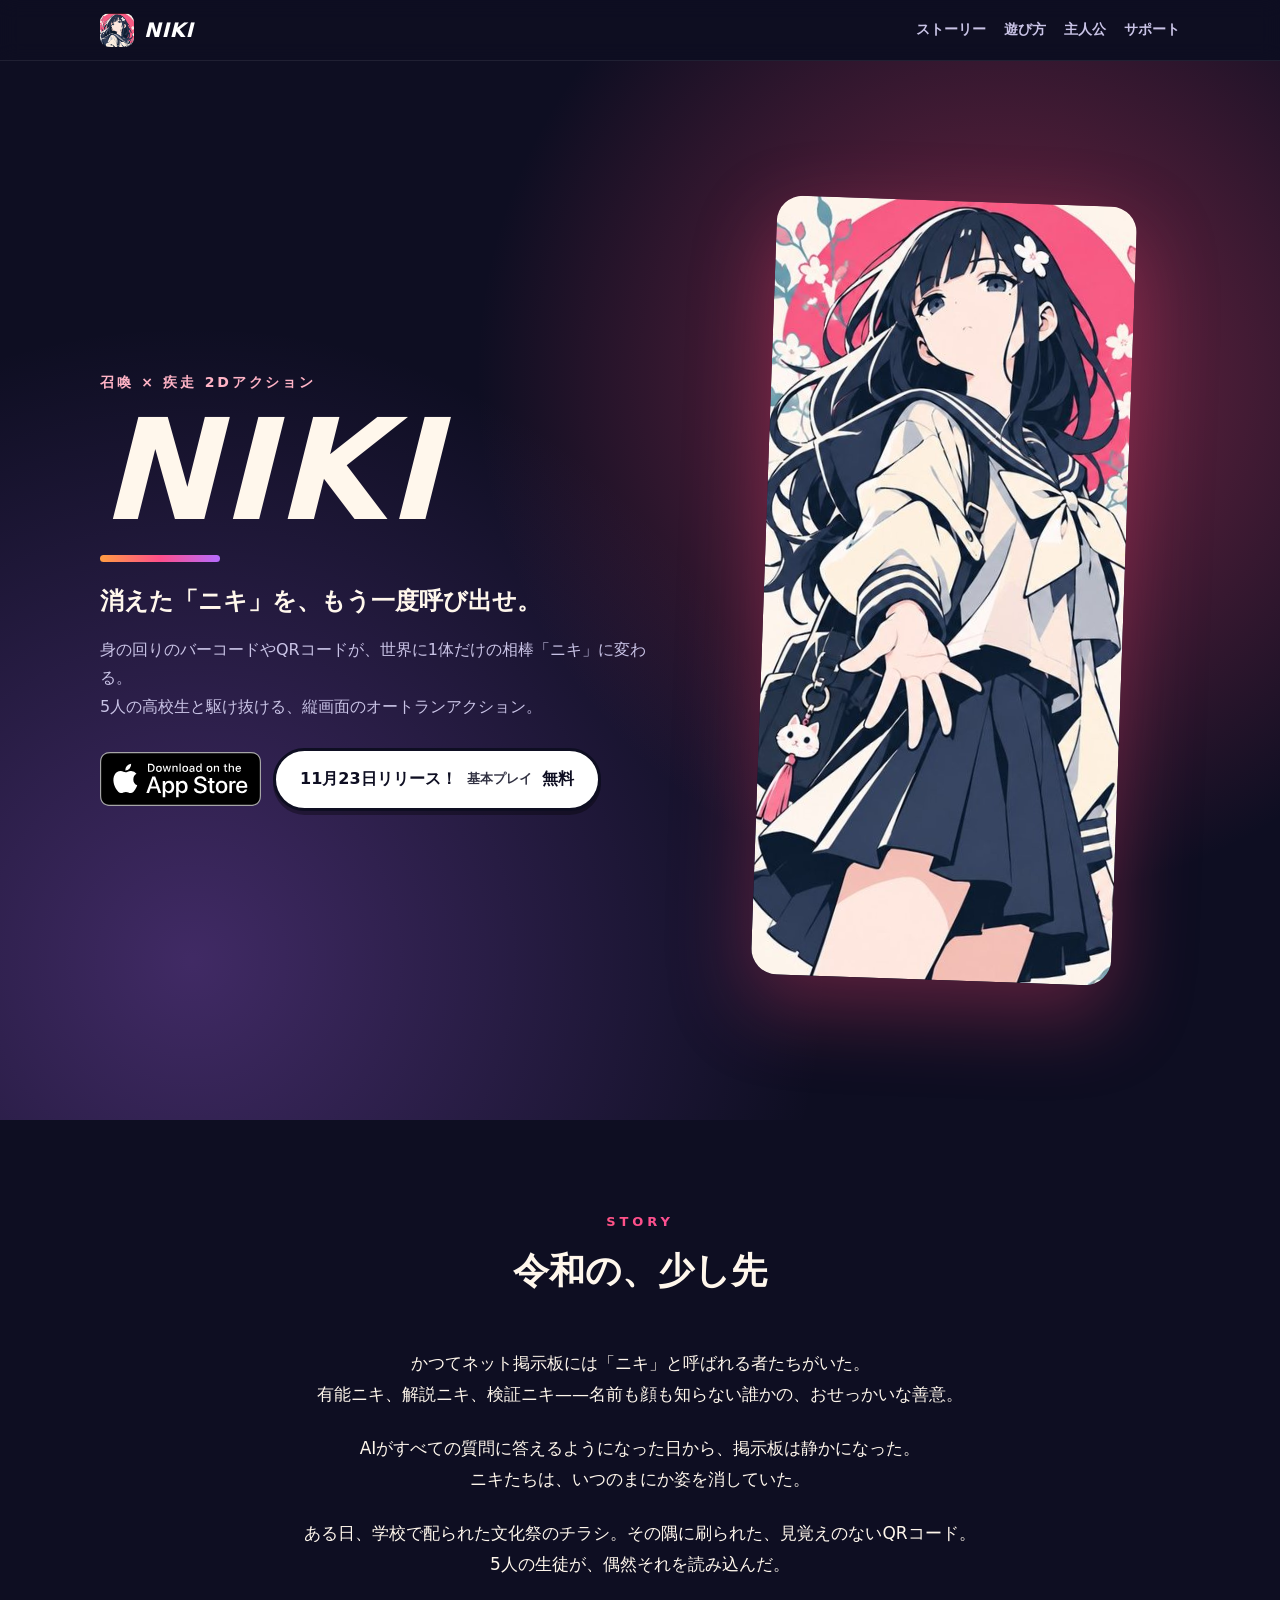
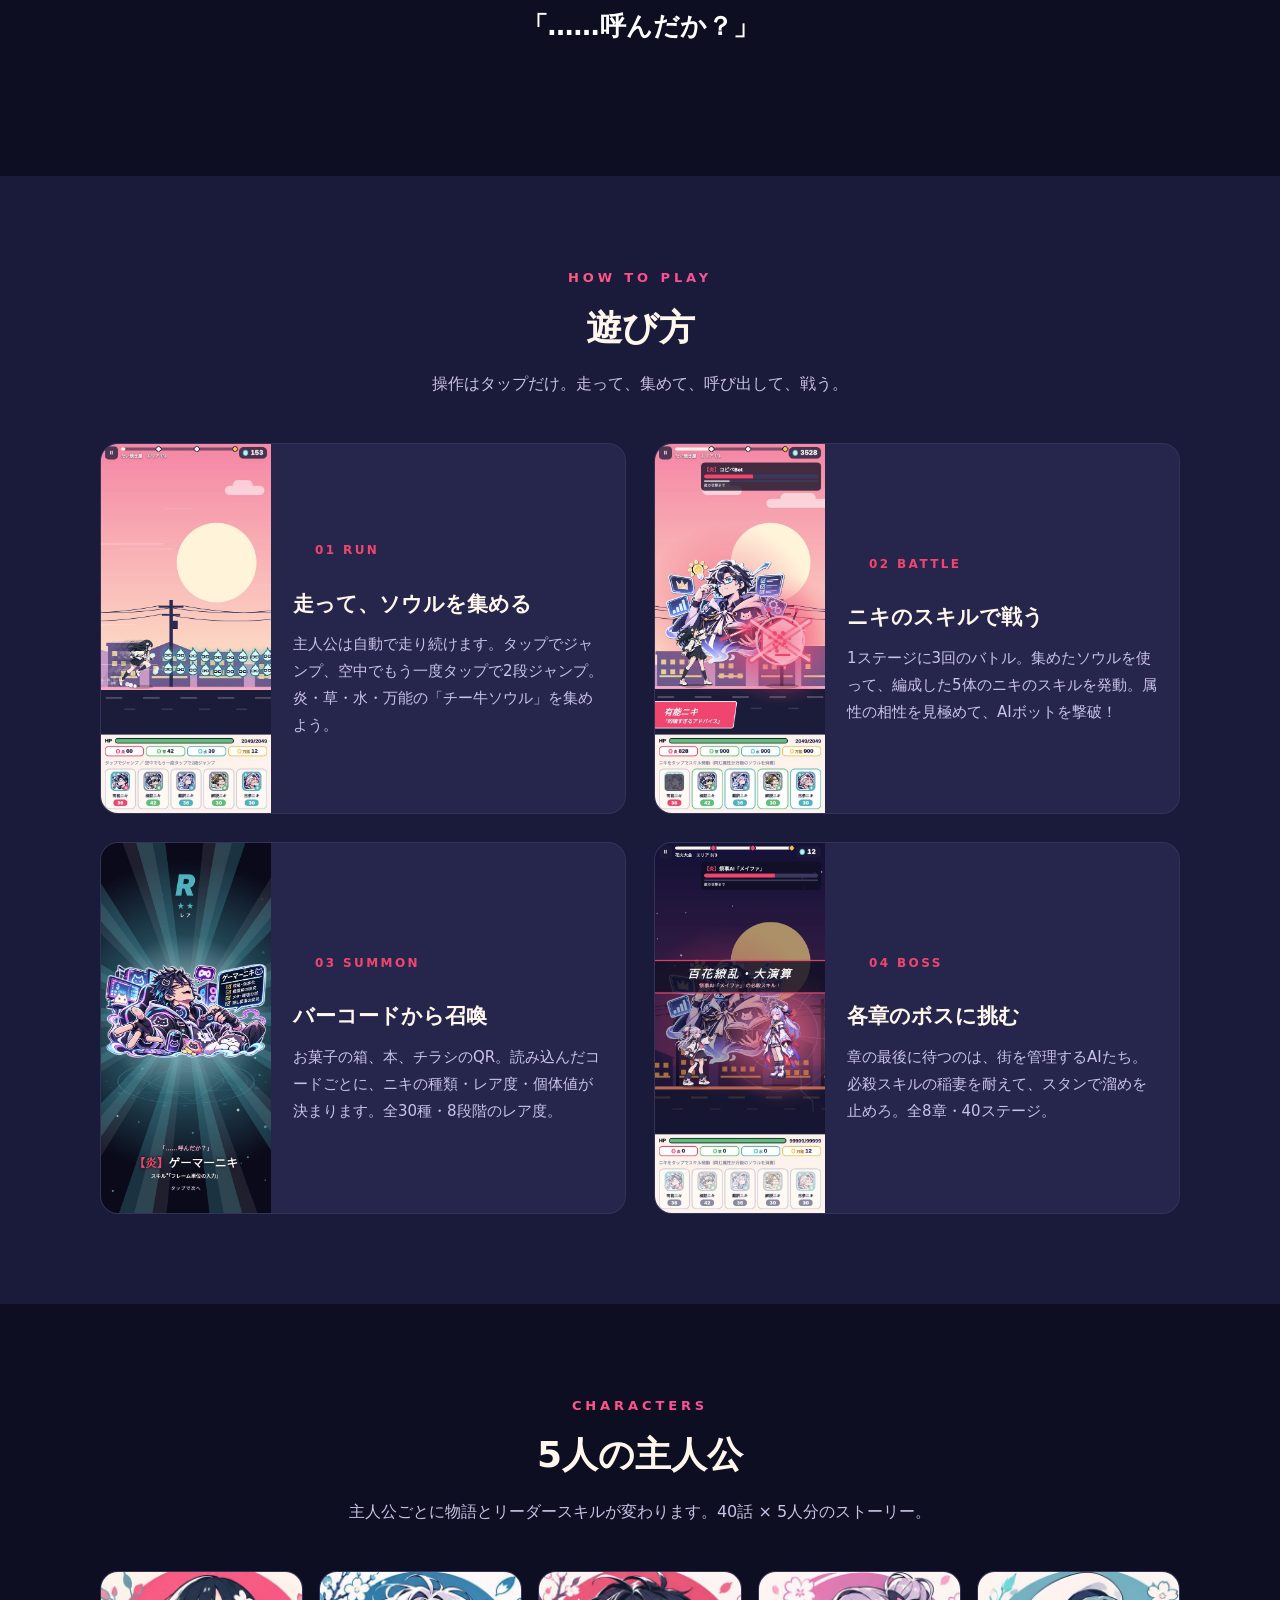
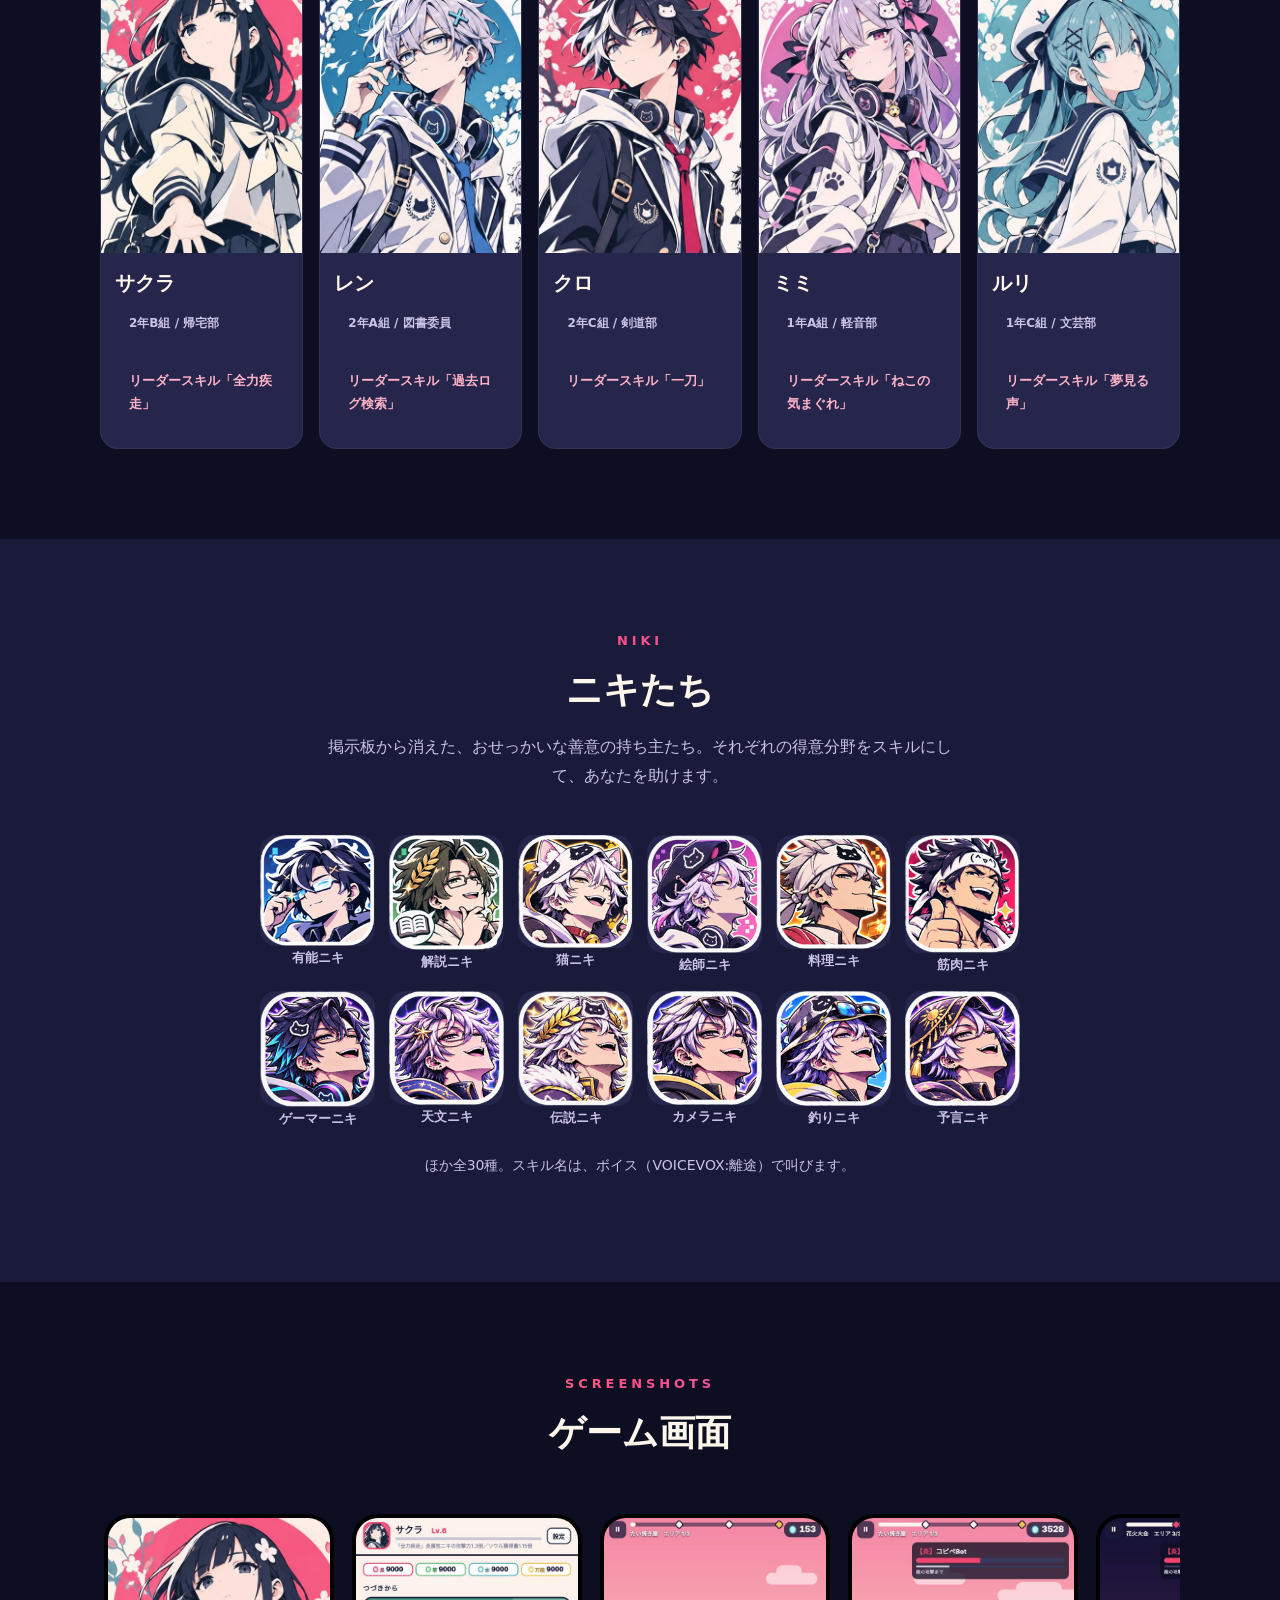
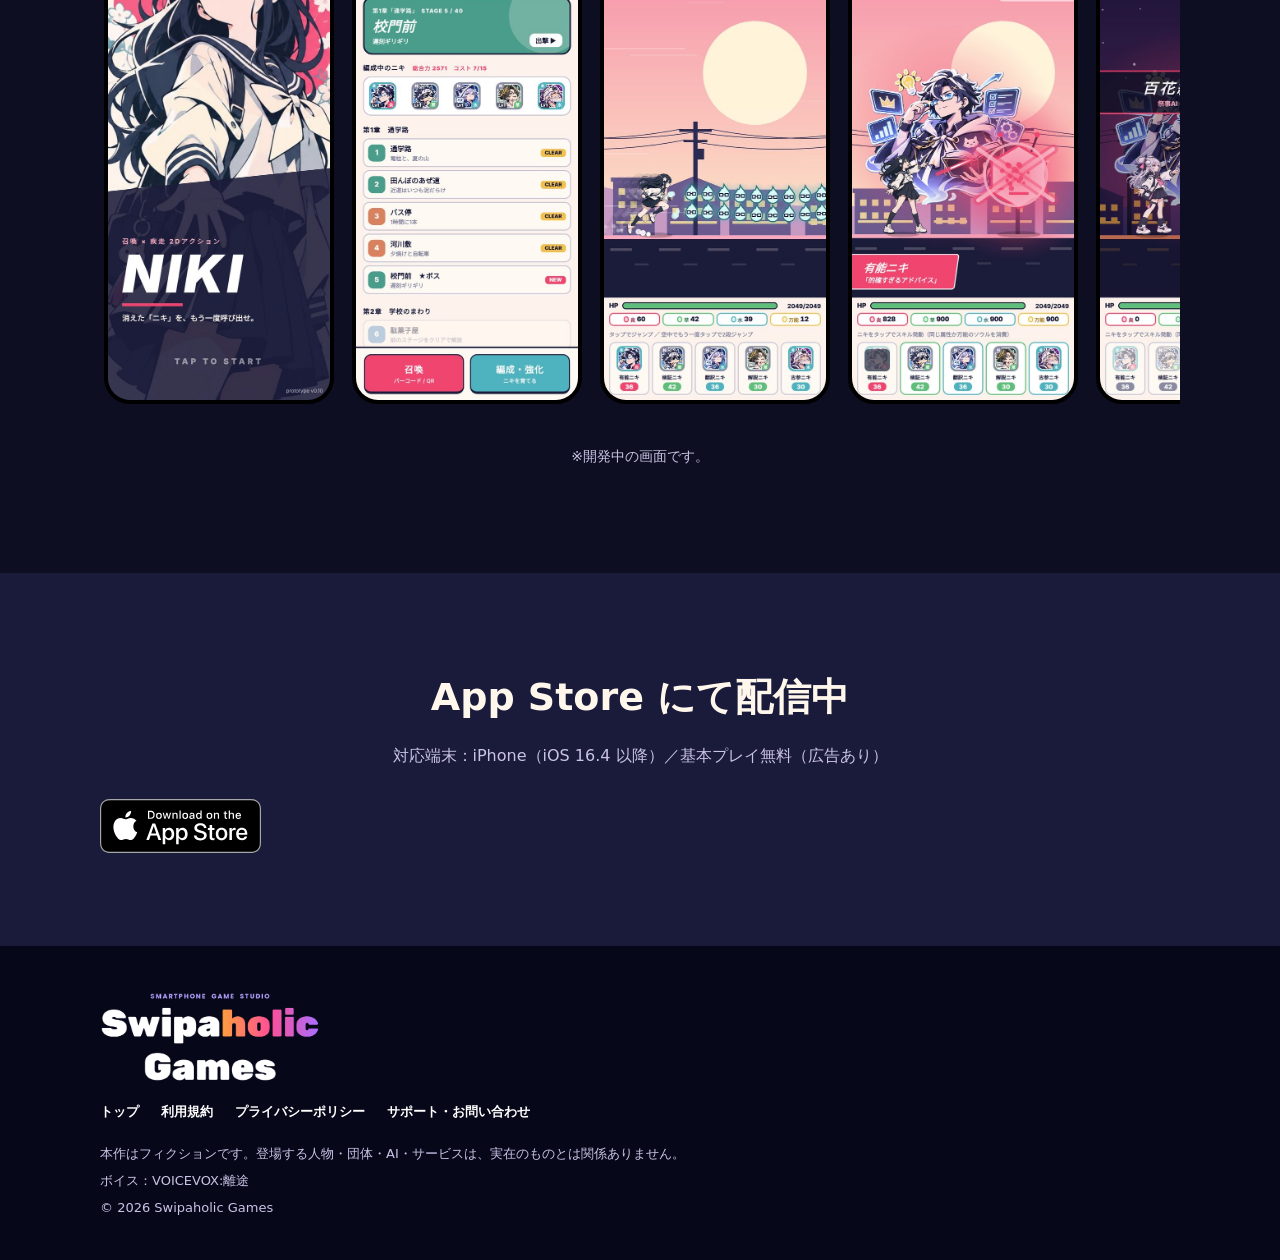
==== commit eb55aa96: "Update index.html" ====
--- a/index.html
+++ b/index.html
@@ -123,11 +123,11 @@
   <div class="wrap" style="text-align: center">
     <h2>App Store にて配信中</h2>
     <p>対応端末：iPhone（iOS 16.4 以降）／基本プレイ無料（広告あり）</p>
-  </div>
-  <div class="cta">
-    <a class="store-badge" href="https://apps.apple.com/jp/app/id6836397470" data-appstore>
-      <img src="https://tttu732.github.io/niki/Download_on_the_App_Store_Badge_US-UK_RGB_blk_092917.svg" alt="App Storeで配信中" width="161" height="60">
-    </a>
+    <div class="cta">
+      <a class="store-badge" href="https://apps.apple.com/jp/app/id6836397470" data-appstore>
+        <img src="https://tttu732.github.io/niki/Download_on_the_App_Store_Badge_US-UK_RGB_blk_092917.svg" alt="App Storeで配信中" width="161" height="60">
+      </a>
+    </div>
   </div>
 </section>
 </main>
